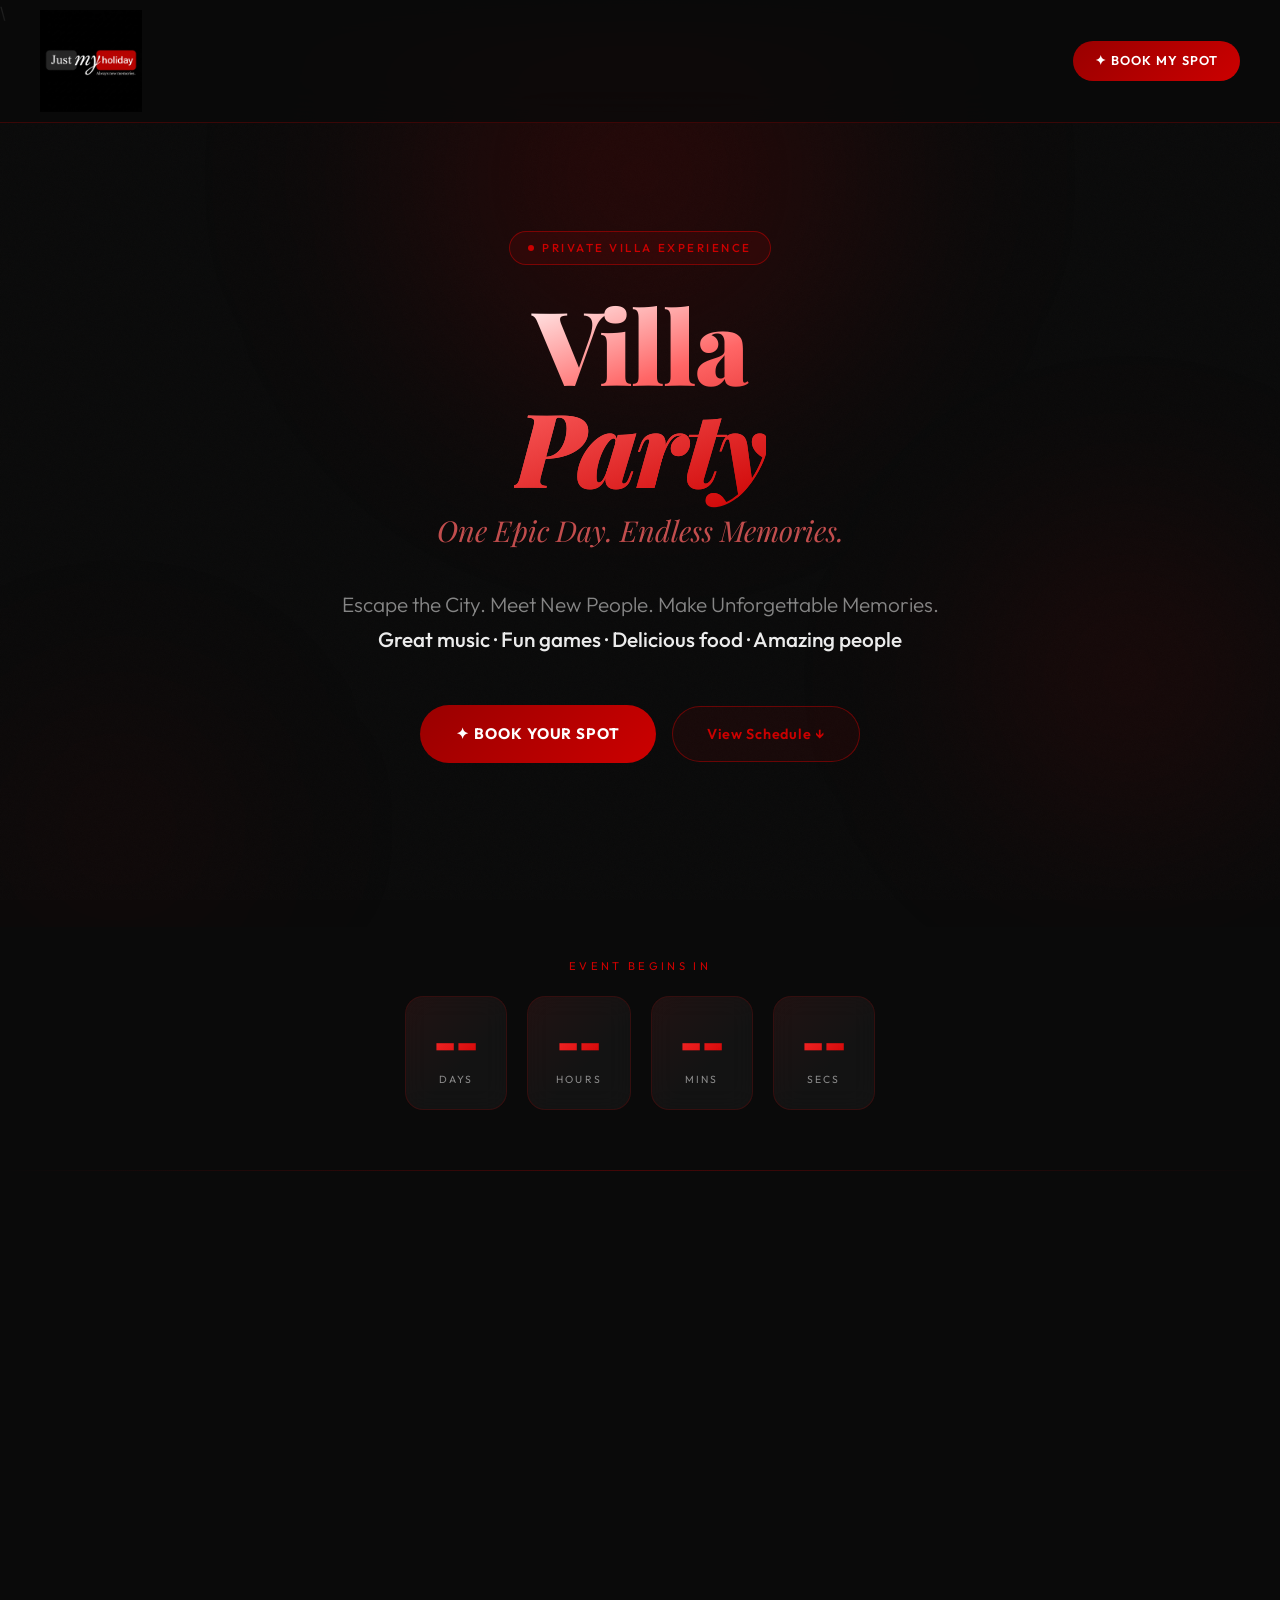
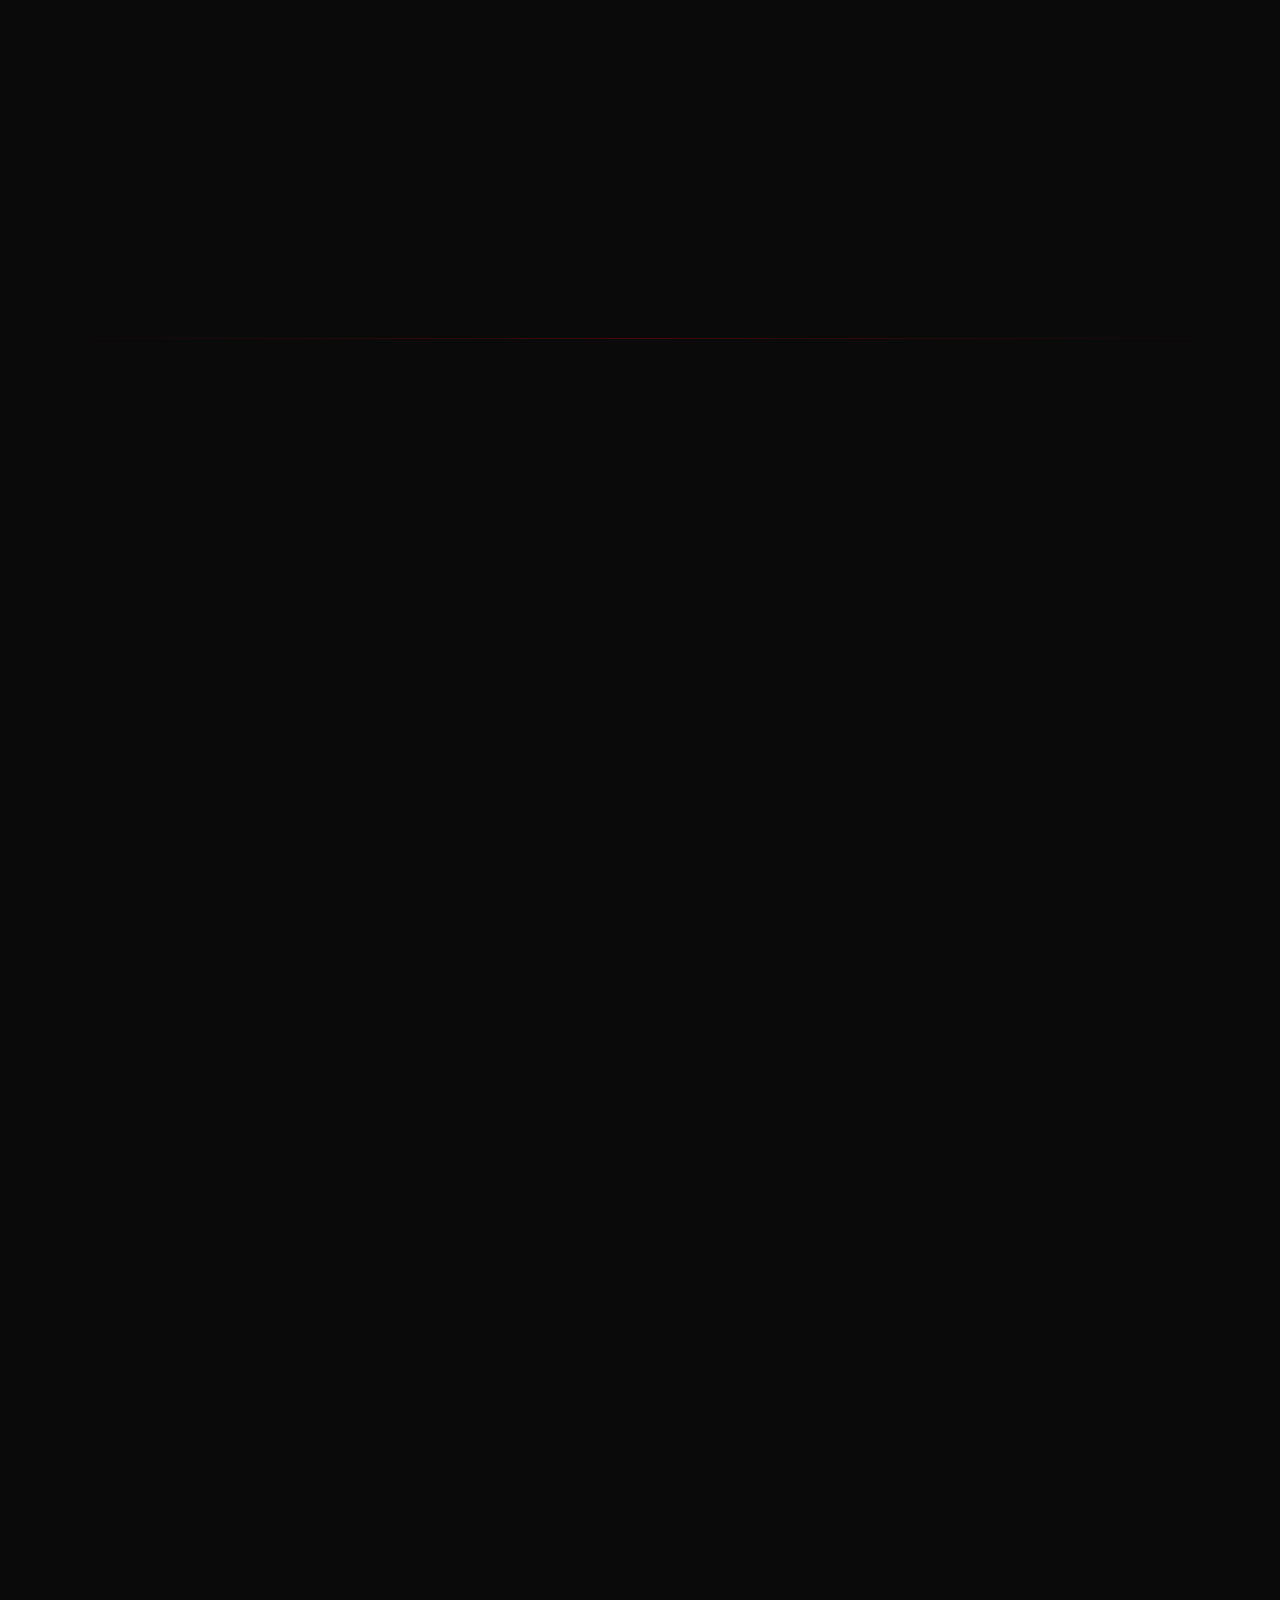
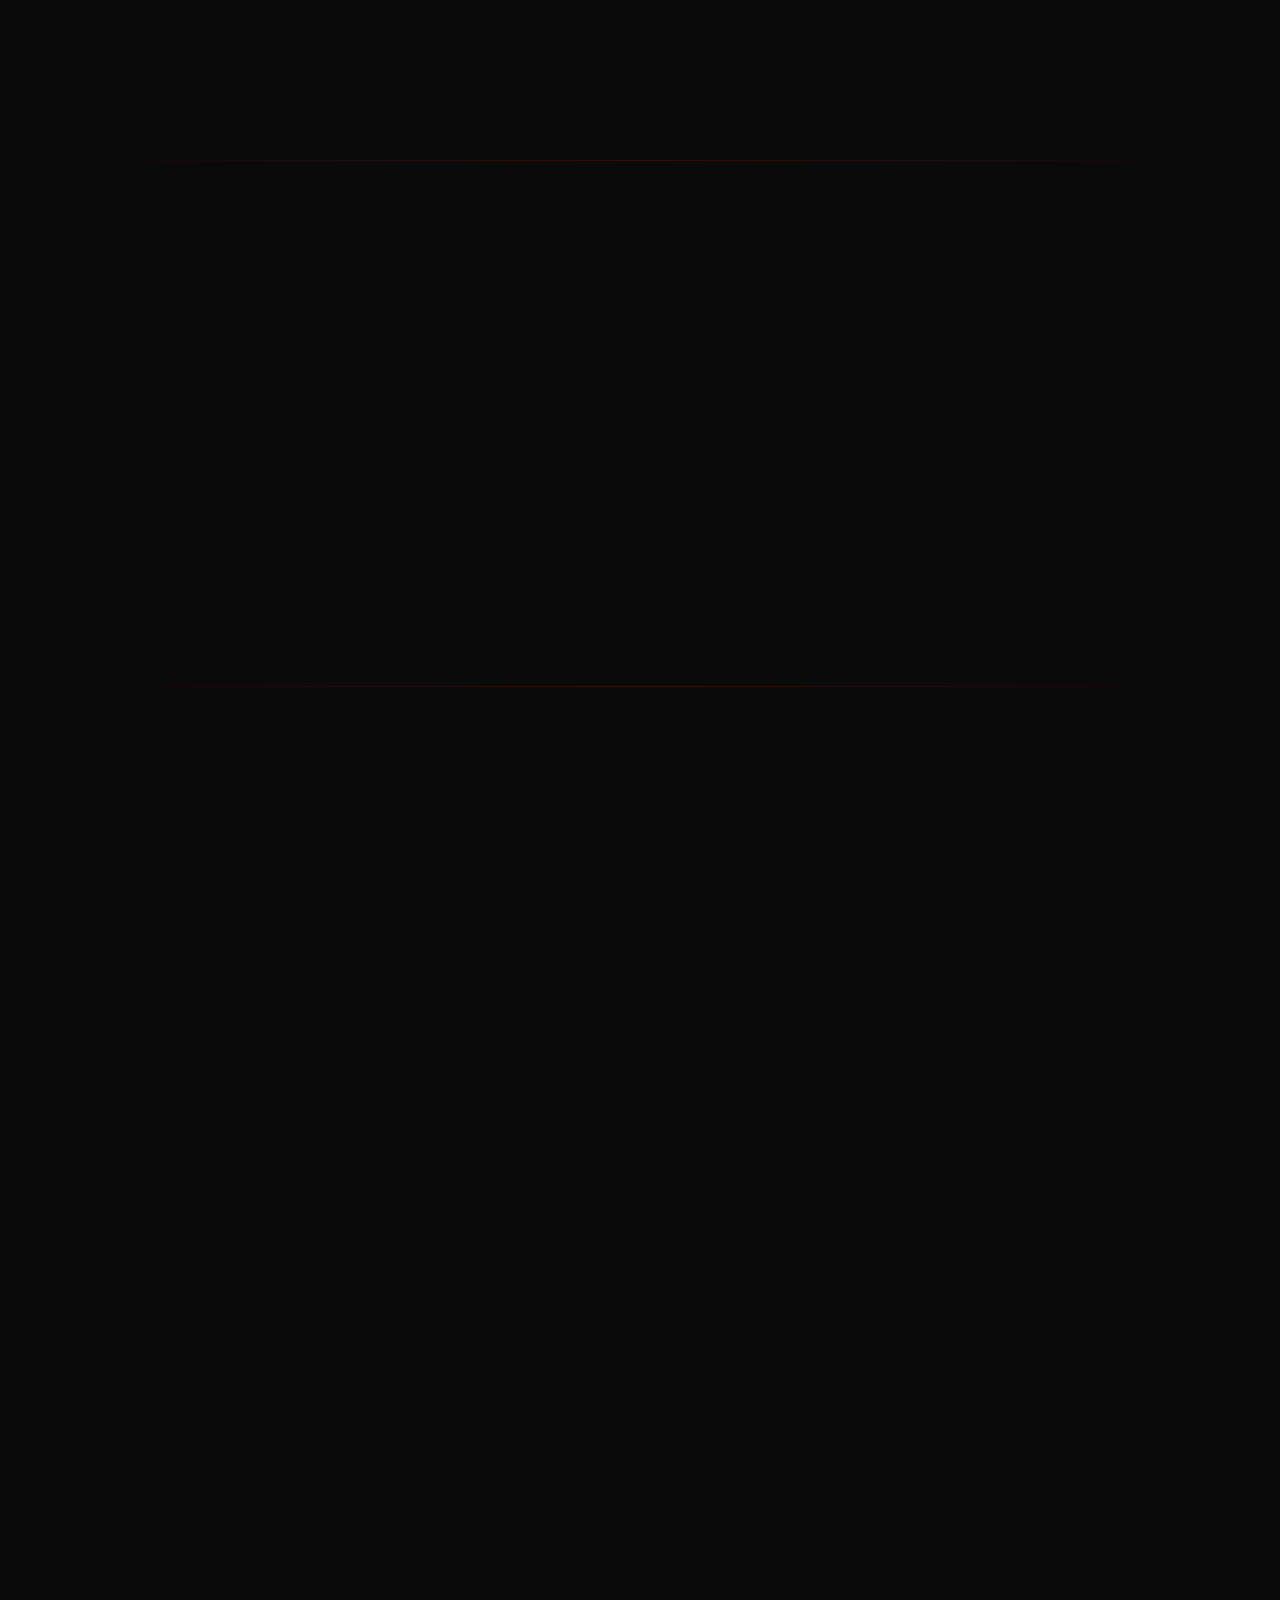
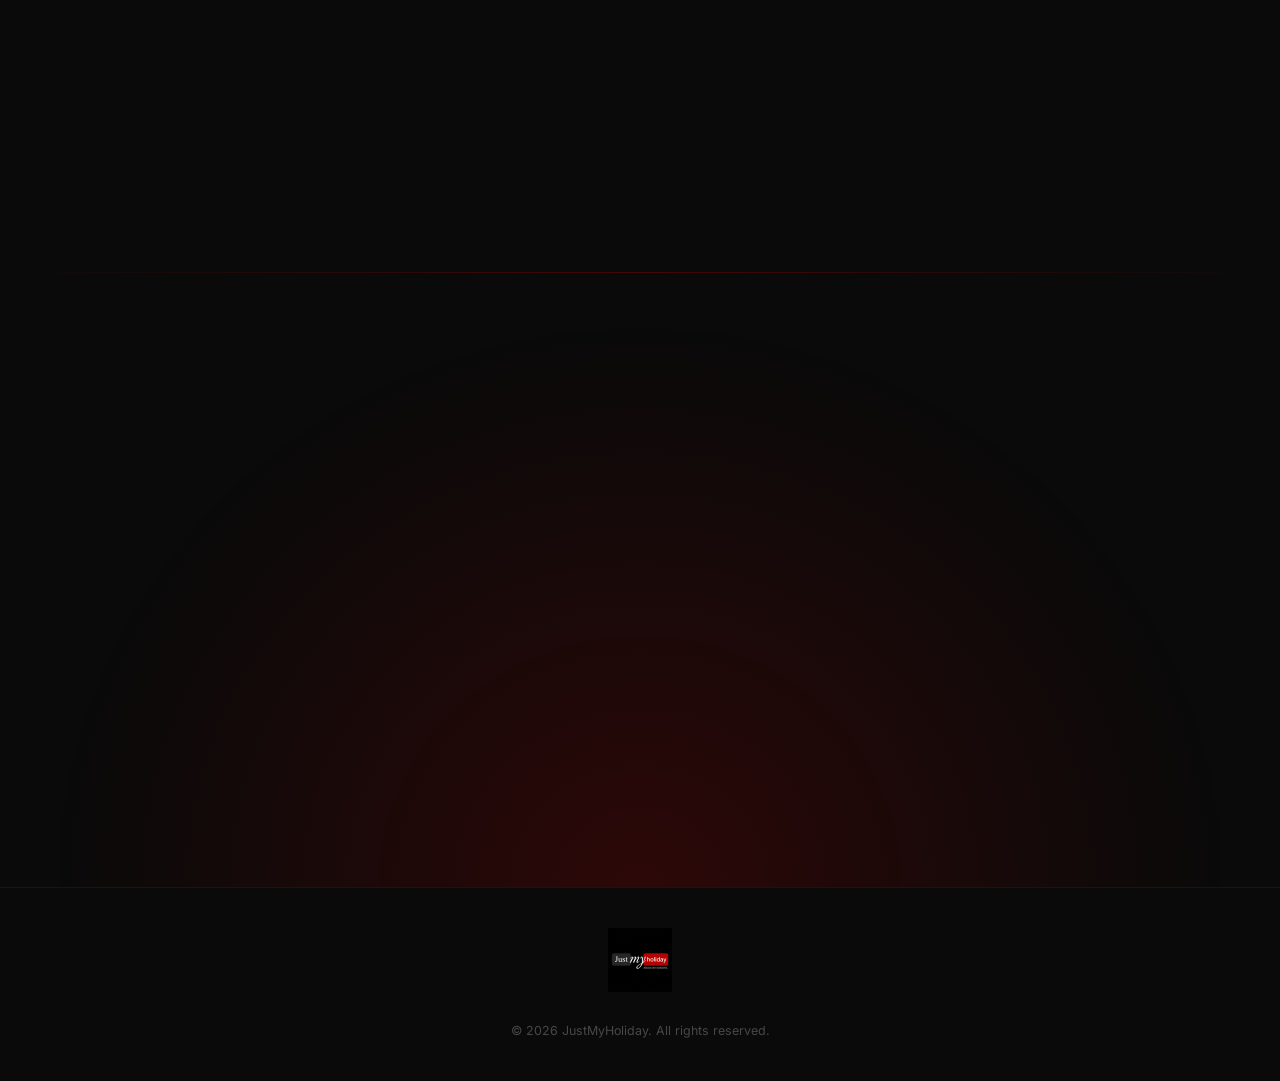
==== index.html @ 402f8c7f "fixed" ====
<!DOCTYPE html>
<html lang="en">

<head>
  <meta charset="UTF-8">
  <meta name="viewport" content="width=device-width, initial-scale=1.0">
  <meta name="description"
    content="JustMyHoliday Villa Social – Escape the City. Meet New People. Make Unforgettable Memories. Book your exclusive private villa party experience today.">
  <meta property="og:title" content="JustMyHoliday Villa Social – Private Villa Party Experience">
  <meta property="og:description"
    content="A one-day private villa experience where great music, fun games, delicious food, and amazing people come together for an unforgettable day.">
  <title>Villa Party | JustMyHoliday – Private Villa Experience</title>

  <link rel="preconnect" href="https://fonts.googleapis.com">
  <link rel="preconnect" href="https://fonts.gstatic.com" crossorigin>

  <link
    href="https://fonts.googleapis.com/css2?family=Playfair+Display:ital,wght@0,400;0,700;0,900;1,400&family=Outfit:wght@200;300;400;500;600;700;800&family=Inter:wght@300;400;500&family=Dancing+Script:wght@700&display=swap"
    rel="stylesheet">

  <link rel="stylesheet" href="style.css">\
  <link rel="stylesheet" href="script.js">
</head>

<body>

  <div id="noise"></div>
  <canvas id="particle-canvas"></canvas>
  <div id="scroll-prog"></div>

  <nav id="nav" role="navigation" aria-label="Main navigation">
    <a href="#" class="nav-brand" aria-label="Just My Holiday - Home">
      <img src="logo.png" alt="JustMyHoliday" class="nav-logo-img">
    </a>
    <a href="https://forms.gle/YM6J67FWUqcz7v2W7" target="_blank" rel="noopener" class="nav-cta" id="nav-book-btn"
      aria-label="Book your spot">&#10022; Book My Spot</a>
  </nav>

  <section id="hero" aria-labelledby="hero-title">
    <div class="hero-glow hero-glow-1"></div>
    <div class="hero-glow hero-glow-2"></div>
    <div class="hero-glow hero-glow-3"></div>

    <div class="hero-badge">
      <div class="hero-badge-dot"></div>
      Private Villa Experience
    </div>

    <h1 class="hero-title" id="hero-title">Villa<br><em
        style="font-style:italic; background: linear-gradient(160deg,#FF6666 0%,#CC0000 100%); -webkit-background-clip:text; -webkit-text-fill-color:transparent; background-clip:text;">Party</em>
    </h1>
    <p class="hero-title-sub">One Epic Day. Endless Memories.</p>

    <p class="hero-tagline">
      Escape the City. Meet New People. Make Unforgettable Memories.<br>
      <strong>Great music &middot; Fun games &middot; Delicious food &middot; Amazing people</strong>
    </p>

    <div class="hero-actions">
      <a href="https://forms.gle/YM6J67FWUqcz7v2W7" target="_blank" rel="noopener" class="btn-primary"
        id="hero-book-btn" aria-label="Book your spot now">&#10022; Book Your Spot</a>
      <a href="#schedule-section" class="btn-secondary" aria-label="View event schedule">View Schedule &darr;</a>
    </div>
  </section>

  <div id="countdown-section" aria-label="Event countdown">
    <p class="countdown-label">Event begins in</p>
    <div class="countdown-wrap">
      <div class="countdown-card">
        <div class="countdown-num" id="cd-days">--</div>
        <div class="countdown-label-unit">Days</div>
      </div>
      <div class="countdown-card">
        <div class="countdown-num" id="cd-hours">--</div>
        <div class="countdown-label-unit">Hours</div>
      </div>
      <div class="countdown-card">
        <div class="countdown-num" id="cd-mins">--</div>
        <div class="countdown-label-unit">Mins</div>
      </div>
      <div class="countdown-card">
        <div class="countdown-num" id="cd-secs">--</div>
        <div class="countdown-label-unit">Secs</div>
      </div>
    </div>
  </div>

  <div class="divider"></div>

  <section class="section" id="includes-section" aria-labelledby="includes-title">
    <div class="reveal">
      <p class="section-eyebrow">All-Inclusive Experience</p>
      <h2 class="section-title" id="includes-title">Everything&rsquo;s Waiting<br>for You</h2>
      <p class="section-desc">One ticket. One epic day. Everything you need for the ultimate villa social is already
        taken care of.</p>
    </div>

    <div class="includes-grid">
      <div class="include-card reveal reveal-delay-1">
        <span class="include-icon">&#127969;</span>
        <div class="include-name">Premium Private Villa</div>
      </div>
      <div class="include-card reveal reveal-delay-2">
        <span class="include-icon">&#127919;</span>
        <div class="include-name">Interactive Social Games &amp; Group Activities</div>
      </div>
      <div class="include-card reveal reveal-delay-3">
        <span class="include-icon">&#127911;</span>
        <div class="include-name">Live DJ &amp; Dance Floor Experience</div>
      </div>
      <div class="include-card reveal reveal-delay-1">
        <span class="include-icon">&#127869;&#65039;</span>
        <div class="include-name">Delicious Snacks &amp; Dinner Buffet</div>
      </div>
      <div class="include-card reveal reveal-delay-2">
        <span class="include-icon">&#128293;</span>
        <div class="include-name">BBQ Night Under the Stars</div>
      </div>
      <div class="include-card reveal reveal-delay-3">
        <span class="include-icon">&#128247;</span>
        <div class="include-name">Professional Photography Opportunities</div>
      </div>
      <div class="include-card reveal reveal-delay-1">
        <span class="include-icon">&#127942;</span>
        <div class="include-name">Fun Competitions &amp; Exciting Prizes</div>
      </div>
      <div class="include-card reveal reveal-delay-2">
        <span class="include-icon">&#128737;&#65039;</span>
        <div class="include-name">Safe, Well-Managed Event Environment</div>
      </div>
    </div>
  </section>

  <div class="divider"></div>

  <section class="section" id="schedule-section" aria-labelledby="schedule-title">
    <div class="reveal">
      <p class="section-eyebrow">Event Timeline</p>
      <h2 class="section-title" id="schedule-title">From Arrival to<br>Late Night BBQ</h2>
      <p class="section-desc">Tap any event to explore what&rsquo;s happening. The whole day is designed to keep you
        engaged, connected, and entertained.</p>
    </div>

    <div class="schedule-wrap reveal">
      <div class="schedule-line"></div>

      <div class="schedule-item" id="sch-1" tabindex="0" role="button" aria-expanded="false">
        <div class="schedule-dot"></div>
        <div class="schedule-card">
          <div class="schedule-time">&#127969; <span>1:00 PM</span></div>
          <div class="schedule-name">Guest Check-In</div>
          <div class="schedule-desc">Arrive at the villa, complete your check-in, receive your event wristband, explore
            the venue, and settle into the experience.</div>
        </div>
      </div>

      <div class="schedule-item" id="sch-2" tabindex="0" role="button" aria-expanded="false">
        <div class="schedule-dot"></div>
        <div class="schedule-card">
          <div class="schedule-time">&#127881; <span>2:00 PM</span></div>
          <div class="schedule-name">Grand Opening</div>
          <div class="schedule-desc">The event officially begins with music, entertainment, introductions, and exciting
            opening activities to set the mood for the day.</div>
        </div>
      </div>

      <div class="schedule-item" id="sch-3" tabindex="0" role="button" aria-expanded="false">
        <div class="schedule-dot"></div>
        <div class="schedule-card">
          <div class="schedule-time">&#127919; <span>3:00 PM &ndash; 6:30 PM</span></div>
          <div class="schedule-name">Games &amp; Social Activities</div>
          <div class="schedule-desc">Break the ice through interactive games, team challenges, and engaging activities
            designed to help everyone connect while competing for exciting prizes.</div>
        </div>
      </div>

      <div class="schedule-item" id="sch-4" tabindex="0" role="button" aria-expanded="false">
        <div class="schedule-dot"></div>
        <div class="schedule-card">
          <div class="schedule-time">&#127839; <span>5:00 PM &ndash; 6:00 PM</span></div>
          <div class="schedule-name">Snacks &amp; Refreshments</div>
          <div class="schedule-desc">Take a break and enjoy a selection of delicious snacks and refreshing beverages
            while mingling with new friends.</div>
        </div>
      </div>

      <div class="schedule-item" id="sch-5" tabindex="0" role="button" aria-expanded="false">
        <div class="schedule-dot"></div>
        <div class="schedule-card">
          <div class="schedule-time">&#127749; <span>6:30 PM</span></div>
          <div class="schedule-name">Sunset Social</div>
          <div class="schedule-desc">Relax with good music, capture beautiful sunset moments, meet new people, and enjoy
            the villa atmosphere before the party begins.</div>
        </div>
      </div>

      <div class="schedule-item" id="sch-6" tabindex="0" role="button" aria-expanded="false">
        <div class="schedule-dot"></div>
        <div class="schedule-card">
          <div class="schedule-time">&#127911; <span>7:30 PM &ndash; 10:30 PM</span></div>
          <div class="schedule-name">DJ Villa Party</div>
          <div class="schedule-desc">Dance the night away with energetic music, immersive lighting, and an unforgettable
            party experience on the dance floor.</div>
        </div>
      </div>

      <div class="schedule-item" id="sch-7" tabindex="0" role="button" aria-expanded="false">
        <div class="schedule-dot"></div>
        <div class="schedule-card">
          <div class="schedule-time">&#127869;&#65039; <span>9:00 PM &ndash; 10:30 PM</span></div>
          <div class="schedule-name">Dinner Buffet</div>
          <div class="schedule-desc">Enjoy a freshly prepared buffet featuring a variety of delicious dishes served
            throughout the evening while the party continues.</div>
        </div>
      </div>

      <div class="schedule-item" id="sch-8" tabindex="0" role="button" aria-expanded="false">
        <div class="schedule-dot"></div>
        <div class="schedule-card">
          <div class="schedule-time">&#128293; <span>11:00 PM &ndash; 12:30 AM</span></div>
          <div class="schedule-name">BBQ &amp; Chill</div>
          <div class="schedule-desc">End the night with freshly grilled BBQ, music, conversations, laughter, and relaxed
            late-night vibes under the stars.</div>
        </div>
      </div>

    </div>
  </section>

  <div class="divider"></div>

  <section class="section" id="why-section" aria-labelledby="why-title">
    <div class="reveal" style="text-align:center; margin-bottom: 48px;">
      <p class="section-eyebrow">Why You&rsquo;ll Love It</p>
      <h2 class="section-title" id="why-title">Designed to Connect,<br>Built to Impress</h2>
    </div>

    <div class="features-grid">
      <div class="feature-card reveal reveal-delay-1">
        <span class="feature-icon">&#129309;</span>
        <div class="feature-text">Meet Like-Minded People</div>
      </div>
      <div class="feature-card reveal reveal-delay-2">
        <span class="feature-icon">&#127969;</span>
        <div class="feature-text">Premium Private Villa Experience</div>
      </div>
      <div class="feature-card reveal reveal-delay-3">
        <span class="feature-icon">&#129331;</span>
        <div class="feature-text">Make New Friends &amp; Memories</div>
      </div>
      <div class="feature-card reveal reveal-delay-1">
        <span class="feature-icon">&#127882;</span>
        <div class="feature-text">Music, Food, Games &amp; Entertainment &mdash; All in One</div>
      </div>
    </div>
  </section>

  <div class="divider"></div>

  <section class="section" aria-labelledby="guidelines-title">
    <div class="reveal" style="margin-bottom: 36px;">
      <p class="section-eyebrow">Event Info</p>
      <h2 class="section-title" id="guidelines-title">Good to Know<br>Before You Arrive</h2>
    </div>

    <div class="two-col">
      <div class="info-box gold-top reveal reveal-delay-1">
        <div class="info-box-title">&#128203; Event Guidelines</div>
        <ul class="notes-list" role="list">
          <li>Government-issued ID is mandatory for entry</li>
          <li>Respect all guests and event staff</li>
          <li>Outside food and beverages are not permitted</li>
          <li>Any damage to villa property may result in penalties</li>
          <li>Guests must follow all safety instructions from organizers</li>
          <li>Event schedule may vary slightly depending on weather &amp; operational requirements</li>
        </ul>
      </div>

      <div class="info-box rose-top reveal reveal-delay-2">
        <div class="info-box-title">&#128179; Refund &amp; Cancellation Policy</div>
        <p style="font-size:0.82rem; color: var(--muted); margin-bottom: 16px; line-height:1.6;">At Just My Holiday, we
          want you to book with confidence.</p>

        <div class="refund-highlight">
          <strong style="display:block; margin-bottom:6px; color:var(--gold-light);">&#9989; 7-Day Refund
            Guarantee</strong>
          You may cancel your booking within <strong>7 days of making the payment</strong> and receive a <strong>100%
            refund</strong>, provided the event has not already taken place.
        </div>

        <div class="refund-highlight">
          <strong style="display:block; margin-bottom:6px; color:var(--gold-light);">&#128683; Event Cancellation by
            Us</strong>
          If an event is <strong>cancelled, postponed indefinitely, or discontinued</strong> by Just My Holiday for any
          reason, <strong>100% of the amount you paid will be refunded</strong> to your original payment method.
        </div>

        <div class="refund-highlight">
          <strong style="display:block; margin-bottom:6px; color:var(--gold-light);">&#9201; Refund Processing</strong>
          Approved refunds will be processed within <strong>5&#8211;7 business days</strong>, although the exact time
          may vary depending on your bank or payment provider.
        </div>

        <div class="refund-highlight" style="margin-bottom:0;">
          <strong style="display:block; margin-bottom:6px; color:var(--gold-light);">&#128222; Contact</strong>
          For any cancellation or refund-related queries, please contact our support team with your booking details.
          <ul class="contact-list" style="margin-top:12px;">
            <li><span class="contact-icon">📞</span><a href="tel:8097301839">8097301839</a></li>
            <li><span class="contact-icon">📞</span><a href="tel:9321284921">9321284921</a></li>
            <li><span class="contact-icon">✉️</span><a href="mailto:justmyholiday@gmail.com">justmyholiday@gmail.com</a>
            </li>
          </ul>
        </div>
      </div>
    </div>
  </section>

  <div class="divider"></div>

  <section id="cta-section" aria-labelledby="cta-title">
    <div class="cta-glow"></div>
    <div class="cta-inner">
      <div class="cta-badge reveal">&#9888; Limited Seats Available</div>
      <h2 class="cta-title reveal reveal-delay-1" id="cta-title">Ready for an<br>Unforgettable Experience?</h2>
      <p class="cta-sub reveal reveal-delay-2">Book your spot today and be part of an exclusive villa social where
        music, food, fun, and friendships come together.</p>
      <div class="reveal reveal-delay-3">
        <a href="https://forms.gle/YM6J67FWUqcz7v2W7" target="_blank" rel="noopener" class="btn-primary"
          id="confetti-btn" onclick="fireConfetti(this)" aria-label="Book your spot now"
          style="font-size:1.05rem; padding: 18px 48px; display:inline-flex; align-items:center; gap:10px;">
          &#10022; Book My Spot Now
        </a>
      </div>
      <div class="cta-warning reveal reveal-delay-3">
        &#128293; Early booking is <strong>highly recommended</strong>
      </div>
    </div>
  </section>

  <footer>
    <div class="footer-brand">
      <img src="logo.png" alt="JustMyHoliday" style="height:64px; width:auto; object-fit:contain; margin-bottom:12px;">
    </div>
    <p class="footer-copy">&copy; 2026 JustMyHoliday. All rights reserved.</p>
  </footer>


</body>

</html>
---- style.css ----
*,
*::before,
*::after {
    box-sizing: border-box;
    margin: 0;
    padding: 0;
}

:root {
    --gold: #CC0000;
    --gold-light: #FF3333;
    --gold-dark: #990000;
    --rose: #CC0000;
    --rose-light: #FF4444;
    --teal: #CC0000;
    --teal-dark: #990000;
    --deep: #0A0A0A;
    --surface: #141414;
    --card: rgba(255, 255, 255, 0.04);
    --card-border: rgba(204, 0, 0, 0.18);
    --muted: rgba(255, 255, 255, 0.5);
    --text: rgba(255, 255, 255, 0.92);
    --radius-lg: 18px;
    --radius-xl: 28px;
}

html {
    scroll-behavior: smooth;
}

body {
    background: var(--deep);
    color: var(--text);
    font-family: 'Inter', sans-serif;
    overflow-x: hidden;
    line-height: 1.7;
}

::-webkit-scrollbar {
    width: 4px;
}

::-webkit-scrollbar-track {
    background: var(--surface);
}

::-webkit-scrollbar-thumb {
    background: #CC0000;
    border-radius: 4px;
}

#particle-canvas {
    position: fixed;
    inset: 0;
    z-index: 0;
    pointer-events: none;
}

/* NAV */
#nav {
    position: fixed;
    top: 0;
    left: 0;
    right: 0;
    z-index: 300;
    padding: 10px 40px;
    display: flex;
    align-items: center;
    justify-content: space-between;
    background: rgba(10, 10, 10, 0.85);
    backdrop-filter: blur(20px) saturate(1.4);
    border-bottom: 1px solid rgba(204, 0, 0, 0.25);
    transition: padding 0.4s, background 0.4s;
}

#nav.compact {
    padding: 12px 40px;
}

#nav .nav-brand {
    display: inline-flex;
    align-items: center;
    text-decoration: none;
    transition: transform 0.25s ease;
    user-select: none;
    flex-shrink: 1;
    min-width: 0;
}

#nav .nav-brand:hover {
    transform: scale(1.04);
}

#nav .nav-logo-img {
    height: clamp(56px, 8vw, 120px);
    width: auto;
    display: block;
    object-fit: contain;
}

.nav-cta {
    display: inline-flex;
    align-items: center;
    gap: 8px;
    padding: 9px 22px;
    background: linear-gradient(135deg, #990000, #CC0000);
    border: none;
    border-radius: 100px;
    font-family: 'Outfit', sans-serif;
    font-weight: 600;
    font-size: 0.8rem;
    letter-spacing: 0.08em;
    text-transform: uppercase;
    color: #ffffff;
    cursor: pointer;
    text-decoration: none;
    transition: transform 0.2s, box-shadow 0.2s;
}

.nav-cta:hover {
    transform: translateY(-2px);
    box-shadow: 0 8px 28px rgba(204, 0, 0, 0.5);
}

/* SCROLL PROGRESS */
#scroll-prog {
    position: fixed;
    top: 0;
    left: 0;
    height: 2px;
    width: 0%;
    background: linear-gradient(90deg, #CC0000, #FF3333, #CC0000);
    z-index: 500;
    transition: width 0.1s linear;
}

/* HERO */
#hero {
    position: relative;
    min-height: 100vh;
    display: flex;
    flex-direction: column;
    align-items: center;
    justify-content: center;
    text-align: center;
    padding: 100px 24px 60px;
    z-index: 10;
    overflow: hidden;
}

.hero-glow {
    position: absolute;
    border-radius: 50%;
    pointer-events: none;
    filter: blur(80px);
}

.hero-glow-1 {
    width: 700px;
    height: 700px;
    background: radial-gradient(circle, rgba(204, 0, 0, 0.18) 0%, transparent 70%);
    top: -200px;
    left: 50%;
    transform: translateX(-50%);
}

.hero-glow-2 {
    width: 500px;
    height: 500px;
    background: radial-gradient(circle, rgba(204, 0, 0, 0.10) 0%, transparent 70%);
    bottom: 0;
    right: -100px;
}

.hero-glow-3 {
    width: 400px;
    height: 400px;
    background: radial-gradient(circle, rgba(153, 0, 0, 0.08) 0%, transparent 70%);
    bottom: -100px;
    left: -80px;
}

.hero-badge {
    display: inline-flex;
    align-items: center;
    gap: 8px;
    padding: 6px 18px;
    border: 1px solid rgba(204, 0, 0, 0.5);
    border-radius: 100px;
    background: rgba(204, 0, 0, 0.1);
    font-family: 'Outfit', sans-serif;
    font-size: 0.72rem;
    font-weight: 500;
    letter-spacing: 0.22em;
    text-transform: uppercase;
    color: var(--gold);
    margin-bottom: 28px;
    animation: fadeSlideDown 0.8s ease both;
}

.hero-badge-dot {
    width: 6px;
    height: 6px;
    background: var(--gold);
    border-radius: 50%;
    animation: pulse 2s ease infinite;
}

@keyframes pulse {

    0%,
    100% {
        opacity: 1;
        transform: scale(1);
    }

    50% {
        opacity: 0.5;
        transform: scale(0.75);
    }
}

.hero-title {
    font-family: 'Playfair Display', serif;
    font-weight: 900;
    font-size: clamp(2.8rem, 8vw, 6.5rem);
    line-height: 1.0;
    letter-spacing: -0.02em;
    background: linear-gradient(160deg, #ffffff 0%, #FF6666 45%, #CC0000 100%);
    -webkit-background-clip: text;
    -webkit-text-fill-color: transparent;
    background-clip: text;
    margin-bottom: 8px;
    animation: fadeSlideDown 0.9s 0.1s ease both;
}

.hero-title-sub {
    font-family: 'Playfair Display', serif;
    font-style: italic;
    font-weight: 400;
    font-size: clamp(1.1rem, 2.5vw, 1.8rem);
    color: rgba(255, 100, 100, 0.75);
    margin-bottom: 32px;
    animation: fadeSlideDown 0.9s 0.2s ease both;
}

.hero-tagline {
    font-family: 'Outfit', sans-serif;
    font-weight: 300;
    font-size: clamp(1rem, 2vw, 1.3rem);
    color: var(--muted);
    max-width: 52ch;
    line-height: 1.7;
    margin-bottom: 48px;
    animation: fadeSlideDown 0.9s 0.3s ease both;
}

.hero-tagline strong {
    color: var(--text);
    font-weight: 500;
}

.hero-actions {
    display: flex;
    align-items: center;
    gap: 16px;
    flex-wrap: wrap;
    justify-content: center;
    animation: fadeSlideDown 0.9s 0.4s ease both;
}

.btn-primary {
    display: inline-flex;
    align-items: center;
    gap: 10px;
    padding: 16px 36px;
    background: linear-gradient(135deg, #990000, #CC0000);
    border: none;
    border-radius: 100px;
    font-family: 'Outfit', sans-serif;
    font-weight: 700;
    font-size: 0.95rem;
    letter-spacing: 0.06em;
    text-transform: uppercase;
    color: #ffffff;
    cursor: pointer;
    text-decoration: none;
    transition: transform 0.2s, box-shadow 0.3s;
    position: relative;
    overflow: hidden;
}

.btn-primary:hover {
    transform: translateY(-3px);
    box-shadow: 0 16px 48px rgba(204, 0, 0, 0.5);
}

.btn-primary:active {
    transform: translateY(-1px);
}

.btn-secondary {
    display: inline-flex;
    align-items: center;
    gap: 10px;
    padding: 15px 34px;
    border: 1px solid rgba(204, 0, 0, 0.45);
    border-radius: 100px;
    background: rgba(204, 0, 0, 0.07);
    font-family: 'Outfit', sans-serif;
    font-weight: 600;
    font-size: 0.9rem;
    letter-spacing: 0.05em;
    color: var(--gold);
    cursor: pointer;
    text-decoration: none;
    transition: transform 0.2s, border-color 0.3s, background 0.3s;
}

.btn-secondary:hover {
    transform: translateY(-3px);
    border-color: rgba(204, 0, 0, 0.75);
    background: rgba(204, 0, 0, 0.14);
}

@keyframes fadeSlideDown {
    from {
        opacity: 0;
        transform: translateY(-20px);
    }

    to {
        opacity: 1;
        transform: translateY(0);
    }
}

/* COUNTDOWN */
#countdown-section {
    position: relative;
    z-index: 10;
    padding: 30px 24px 60px;
}

.countdown-label {
    text-align: center;
    font-family: 'Outfit', sans-serif;
    font-size: 0.7rem;
    letter-spacing: 0.3em;
    text-transform: uppercase;
    color: var(--gold);
    margin-bottom: 20px;
}

.countdown-wrap {
    display: flex;
    justify-content: center;
    gap: 20px;
    flex-wrap: wrap;
}

.countdown-card {
    display: flex;
    flex-direction: column;
    align-items: center;
    gap: 6px;
    padding: 20px 28px;
    background: var(--card);
    border: 1px solid var(--card-border);
    border-radius: var(--radius-lg);
    backdrop-filter: blur(12px);
    min-width: 80px;
    position: relative;
    overflow: hidden;
}

.countdown-card::before {
    content: '';
    position: absolute;
    inset: 0;
    background: linear-gradient(135deg, rgba(204, 0, 0, 0.07) 0%, transparent 60%);
    pointer-events: none;
}

.countdown-num {
    font-family: 'Outfit', sans-serif;
    font-weight: 800;
    font-size: clamp(2rem, 5vw, 3rem);
    line-height: 1;
    background: linear-gradient(135deg, var(--gold-light), var(--gold));
    -webkit-background-clip: text;
    -webkit-text-fill-color: transparent;
    background-clip: text;
}

.countdown-label-unit {
    font-family: 'Outfit', sans-serif;
    font-size: 0.65rem;
    letter-spacing: 0.2em;
    text-transform: uppercase;
    color: var(--muted);
}

/* SECTIONS */
.section {
    position: relative;
    z-index: 10;
    padding: 80px 24px;
    max-width: 1100px;
    margin: 0 auto;
}

.section-eyebrow {
    font-family: 'Outfit', sans-serif;
    font-size: 0.7rem;
    font-weight: 500;
    letter-spacing: 0.3em;
    text-transform: uppercase;
    color: var(--gold);
    margin-bottom: 12px;
}

.section-title {
    font-family: 'Playfair Display', serif;
    font-weight: 700;
    font-size: clamp(1.8rem, 4vw, 3rem);
    line-height: 1.15;
    margin-bottom: 18px;
    background: linear-gradient(135deg, #fff 60%, var(--gold-light) 100%);
    -webkit-background-clip: text;
    -webkit-text-fill-color: transparent;
    background-clip: text;
}

.section-desc {
    color: var(--muted);
    font-size: clamp(0.9rem, 1.5vw, 1.05rem);
    max-width: 56ch;
    line-height: 1.75;
    margin-bottom: 48px;
}

.divider {
    width: 100%;
    height: 1px;
    background: linear-gradient(90deg, transparent, rgba(204, 0, 0, 0.3), transparent);
    margin: 0;
}

/* INCLUDES GRID */
.includes-grid {
    display: grid;
    grid-template-columns: repeat(auto-fill, minmax(240px, 1fr));
    gap: 16px;
}

.include-card {
    background: var(--card);
    border: 1px solid var(--card-border);
    border-radius: var(--radius-lg);
    padding: 24px 20px;
    backdrop-filter: blur(10px);
    transition: transform 0.3s, border-color 0.3s, box-shadow 0.3s;
    position: relative;
    overflow: hidden;
}

.include-card::before {
    content: '';
    position: absolute;
    inset: 0;
    background: linear-gradient(135deg, rgba(204, 0, 0, 0.06) 0%, transparent 60%);
    opacity: 0;
    transition: opacity 0.3s;
}

.include-card:hover {
    transform: translateY(-5px);
    border-color: rgba(204, 0, 0, 0.4);
    box-shadow: 0 12px 40px rgba(204, 0, 0, 0.14);
}

.include-card:hover::before {
    opacity: 1;
}

.include-icon {
    font-size: 1.8rem;
    margin-bottom: 12px;
    display: block;
}

.include-name {
    font-family: 'Outfit', sans-serif;
    font-weight: 600;
    font-size: 0.95rem;
    color: var(--text);
}

/* SCHEDULE */
.schedule-wrap {
    position: relative;
    padding-left: 40px;
}

.schedule-line {
    position: absolute;
    left: 14px;
    top: 8px;
    bottom: 8px;
    width: 2px;
    background: linear-gradient(180deg, var(--gold-dark), var(--rose), var(--teal-dark));
    border-radius: 2px;
}

.schedule-item {
    position: relative;
    margin-bottom: 32px;
    cursor: pointer;
}

.schedule-item:last-child {
    margin-bottom: 0;
}

.schedule-dot {
    position: absolute;
    left: -32px;
    top: 14px;
    width: 14px;
    height: 14px;
    border-radius: 50%;
    background: var(--gold-dark);
    border: 2px solid var(--gold);
    transition: transform 0.3s, box-shadow 0.3s, background 0.3s;
    z-index: 2;
}

.schedule-item:hover .schedule-dot,
.schedule-item.active .schedule-dot {
    transform: scale(1.4);
    box-shadow: 0 0 14px var(--gold);
    background: var(--gold);
}

.schedule-card {
    background: var(--card);
    border: 1px solid var(--card-border);
    border-radius: var(--radius-lg);
    padding: 20px 24px;
    backdrop-filter: blur(10px);
    transition: border-color 0.3s, background 0.3s, transform 0.3s;
}

.schedule-item:hover .schedule-card,
.schedule-item.active .schedule-card {
    border-color: rgba(204, 0, 0, 0.45);
    background: rgba(204, 0, 0, 0.07);
    transform: translateX(4px);
}

.schedule-time {
    font-family: 'Outfit', sans-serif;
    font-weight: 700;
    font-size: 0.8rem;
    letter-spacing: 0.1em;
    color: var(--gold);
    text-transform: uppercase;
    margin-bottom: 4px;
    display: flex;
    align-items: center;
    gap: 8px;
}

.schedule-name {
    font-family: 'Outfit', sans-serif;
    font-weight: 600;
    font-size: 1.05rem;
    color: var(--text);
    margin-bottom: 0;
}

.schedule-desc {
    font-size: 0.88rem;
    color: var(--muted);
    line-height: 1.65;
    max-height: 0;
    overflow: hidden;
    transition: max-height 0.4s cubic-bezier(0.4, 0, 0.2, 1), margin-top 0.3s, opacity 0.3s;
    opacity: 0;
    margin-top: 0;
}

.schedule-item.active .schedule-desc,
.schedule-item:hover .schedule-desc {
    max-height: 120px;
    opacity: 1;
    margin-top: 8px;
}

/* FEATURES */
.features-grid {
    display: grid;
    grid-template-columns: repeat(auto-fill, minmax(220px, 1fr));
    gap: 16px;
}

.feature-card {
    background: var(--card);
    border: 1px solid var(--card-border);
    border-radius: var(--radius-lg);
    padding: 28px 22px;
    text-align: center;
    backdrop-filter: blur(10px);
    transition: transform 0.3s, border-color 0.3s, box-shadow 0.3s;
}

.feature-card:hover {
    transform: translateY(-6px);
    border-color: rgba(204, 0, 0, 0.4);
    box-shadow: 0 16px 48px rgba(204, 0, 0, 0.13);
}

.feature-icon {
    font-size: 2.2rem;
    margin-bottom: 14px;
    display: block;
}

.feature-text {
    font-family: 'Outfit', sans-serif;
    font-weight: 600;
    font-size: 0.95rem;
    color: var(--text);
    line-height: 1.45;
}

/* TWO COL */
.two-col {
    display: grid;
    grid-template-columns: 1fr 1fr;
    gap: 32px;
    align-items: start;
}

@media (max-width: 700px) {
    .two-col {
        grid-template-columns: 1fr;
    }
}

.info-box {
    background: var(--card);
    border: 1px solid var(--card-border);
    border-radius: var(--radius-xl);
    padding: 32px 28px;
    backdrop-filter: blur(12px);
    position: relative;
    overflow: hidden;
}

.info-box::before {
    content: '';
    position: absolute;
    top: -1px;
    left: 0;
    right: 0;
    height: 2px;
    border-radius: var(--radius-xl) var(--radius-xl) 0 0;
}

.info-box.gold-top::before {
    background: linear-gradient(90deg, var(--gold-dark), var(--gold-light));
}

.info-box.rose-top::before {
    background: linear-gradient(90deg, var(--rose), var(--rose-light));
}

.info-box-title {
    font-family: 'Outfit', sans-serif;
    font-weight: 700;
    font-size: 1rem;
    letter-spacing: 0.08em;
    text-transform: uppercase;
    margin-bottom: 18px;
}

.gold-top .info-box-title {
    color: var(--gold);
}

.rose-top .info-box-title {
    color: var(--rose-light);
}

.notes-list {
    list-style: none;
    padding: 0;
}

.notes-list li {
    font-size: 0.88rem;
    color: var(--muted);
    line-height: 1.65;
    padding: 8px 0;
    border-bottom: 1px solid rgba(255, 255, 255, 0.05);
    display: flex;
    align-items: flex-start;
    gap: 10px;
}

.notes-list li:last-child {
    border-bottom: none;
}

.notes-list li::before {
    content: '›';
    color: var(--gold);
    font-size: 1.1rem;
    line-height: 1.2;
    flex-shrink: 0;
}

.refund-highlight {
    background: rgba(204, 0, 0, 0.06);
    border: 1px solid rgba(204, 0, 0, 0.2);
    border-radius: 10px;
    padding: 14px 16px;
    margin-bottom: 14px;
    font-size: 0.88rem;
    color: var(--text);
    line-height: 1.65;
}

.refund-highlight strong {
    color: var(--gold-light);
}

/* CTA */
#cta-section {
    position: relative;
    z-index: 10;
    padding: 80px 24px 100px;
    text-align: center;
    overflow: hidden;
}

.cta-glow {
    position: absolute;
    inset: 0;
    background: radial-gradient(ellipse at 50% 100%, rgba(204, 0, 0, 0.18) 0%, transparent 65%);
    pointer-events: none;
}

.cta-inner {
    position: relative;
    max-width: 700px;
    margin: 0 auto;
}

.cta-badge {
    display: inline-block;
    padding: 6px 20px;
    background: rgba(204, 0, 0, 0.1);
    border: 1px solid rgba(204, 0, 0, 0.4);
    border-radius: 100px;
    font-family: 'Outfit', sans-serif;
    font-size: 0.72rem;
    font-weight: 600;
    letter-spacing: 0.18em;
    text-transform: uppercase;
    color: #FF5555;
    margin-bottom: 24px;
}

.cta-title {
    font-family: 'Playfair Display', serif;
    font-weight: 900;
    font-size: clamp(2rem, 5vw, 3.5rem);
    line-height: 1.1;
    margin-bottom: 20px;
    background: linear-gradient(135deg, #fff 50%, var(--gold-light) 100%);
    -webkit-background-clip: text;
    -webkit-text-fill-color: transparent;
    background-clip: text;
}

.cta-sub {
    color: var(--muted);
    font-size: clamp(0.9rem, 1.5vw, 1.05rem);
    max-width: 44ch;
    margin: 0 auto 40px;
    line-height: 1.7;
}

.cta-warning {
    display: inline-flex;
    align-items: center;
    gap: 8px;
    padding: 10px 22px;
    background: rgba(204, 0, 0, 0.08);
    border: 1px solid rgba(204, 0, 0, 0.3);
    border-radius: 100px;
    font-family: 'Outfit', sans-serif;
    font-size: 0.8rem;
    font-weight: 600;
    color: #FF5555;
    margin-top: 28px;
}

/* CONFETTI */
.confetti-piece {
    position: fixed;
    width: 8px;
    height: 8px;
    border-radius: 2px;
    pointer-events: none;
    z-index: 9999;
    animation: confettiFall linear forwards;
}

@keyframes confettiFall {
    0% {
        transform: translateY(0) rotate(0deg) scale(1);
        opacity: 1;
    }

    80% {
        opacity: 1;
    }

    100% {
        transform: translateY(110vh) rotate(720deg) scale(0.4);
        opacity: 0;
    }
}

/* FOOTER */
footer {
    position: relative;
    z-index: 10;
    text-align: center;
    padding: 40px 24px;
    border-top: 1px solid rgba(255, 255, 255, 0.05);
}

.footer-brand {
    display: flex;
    align-items: center;
    justify-content: center;
    gap: 0;
    margin-bottom: 16px;
    text-decoration: none;
}

.footer-copy {
    font-size: 0.78rem;
    color: rgba(255, 255, 255, 0.25);
}

/* REVEAL */
.reveal {
    opacity: 0;
    transform: translateY(32px);
    transition: opacity 0.7s cubic-bezier(0.4, 0, 0.2, 1), transform 0.7s cubic-bezier(0.4, 0, 0.2, 1);
}

.reveal.visible {
    opacity: 1;
    transform: translateY(0);
}

.reveal-delay-1 {
    transition-delay: 0.1s;
}

.reveal-delay-2 {
    transition-delay: 0.2s;
}

.reveal-delay-3 {
    transition-delay: 0.3s;
}

/* NOISE */
#noise {
    position: fixed;
    inset: 0;
    z-index: 1;
    pointer-events: none;
    opacity: 0.022;
    background-image: url("data:image/svg+xml,%3Csvg viewBox='0 0 512 512' xmlns='http://www.w3.org/2000/svg'%3E%3Cfilter id='n'%3E%3CfeTurbulence type='fractalNoise' baseFrequency='0.75' numOctaves='4' stitchTiles='stitch'/%3E%3C/filter%3E%3Crect width='100%25' height='100%25' filter='url(%23n)'/%3E%3C/svg%3E");
    background-size: 180px 180px;
}

@media (max-width: 600px) {
    #nav {
        padding: 12px 16px;
    }

    #nav.compact {
        padding: 9px 16px;
    }

    #nav .nav-brand {
        flex-shrink: 1;
        min-width: 0;
    }


    .nav-cta {
        padding: 7px 13px;
        font-size: 0.68rem;
        flex-shrink: 0;
        white-space: nowrap;
    }

    .hero-actions {
        gap: 12px;
    }

    .btn-primary,
    .btn-secondary {
        padding: 14px 26px;
        font-size: 0.85rem;
    }

    .schedule-wrap {
        padding-left: 30px;
    }

    .schedule-dot {
        left: -24px;
    }

    .section {
        padding: 60px 20px;
    }

    .countdown-card {
        padding: 16px 18px;
        min-width: 70px;
    }
}

/* Contact info styling */
.contact-list {
    list-style: none;
    padding: 0;
    margin-top: 10px;
}

.contact-list li {
    display: flex;
    align-items: center;
    gap: 10px;
    font-size: 0.9rem;
    color: var(--text);
    padding: 8px 0;
    border-bottom: 1px solid rgba(255, 255, 255, 0.05);
}

.contact-list li:last-child {
    border-bottom: none;
}

.contact-list a {
    color: var(--gold-light);
    text-decoration: none;
    transition: opacity 0.2s;
}

.contact-list a:hover {
    opacity: 0.8;
    text-decoration: underline;
}

.contact-icon {
    font-size: 1rem;
    flex-shrink: 0;
}
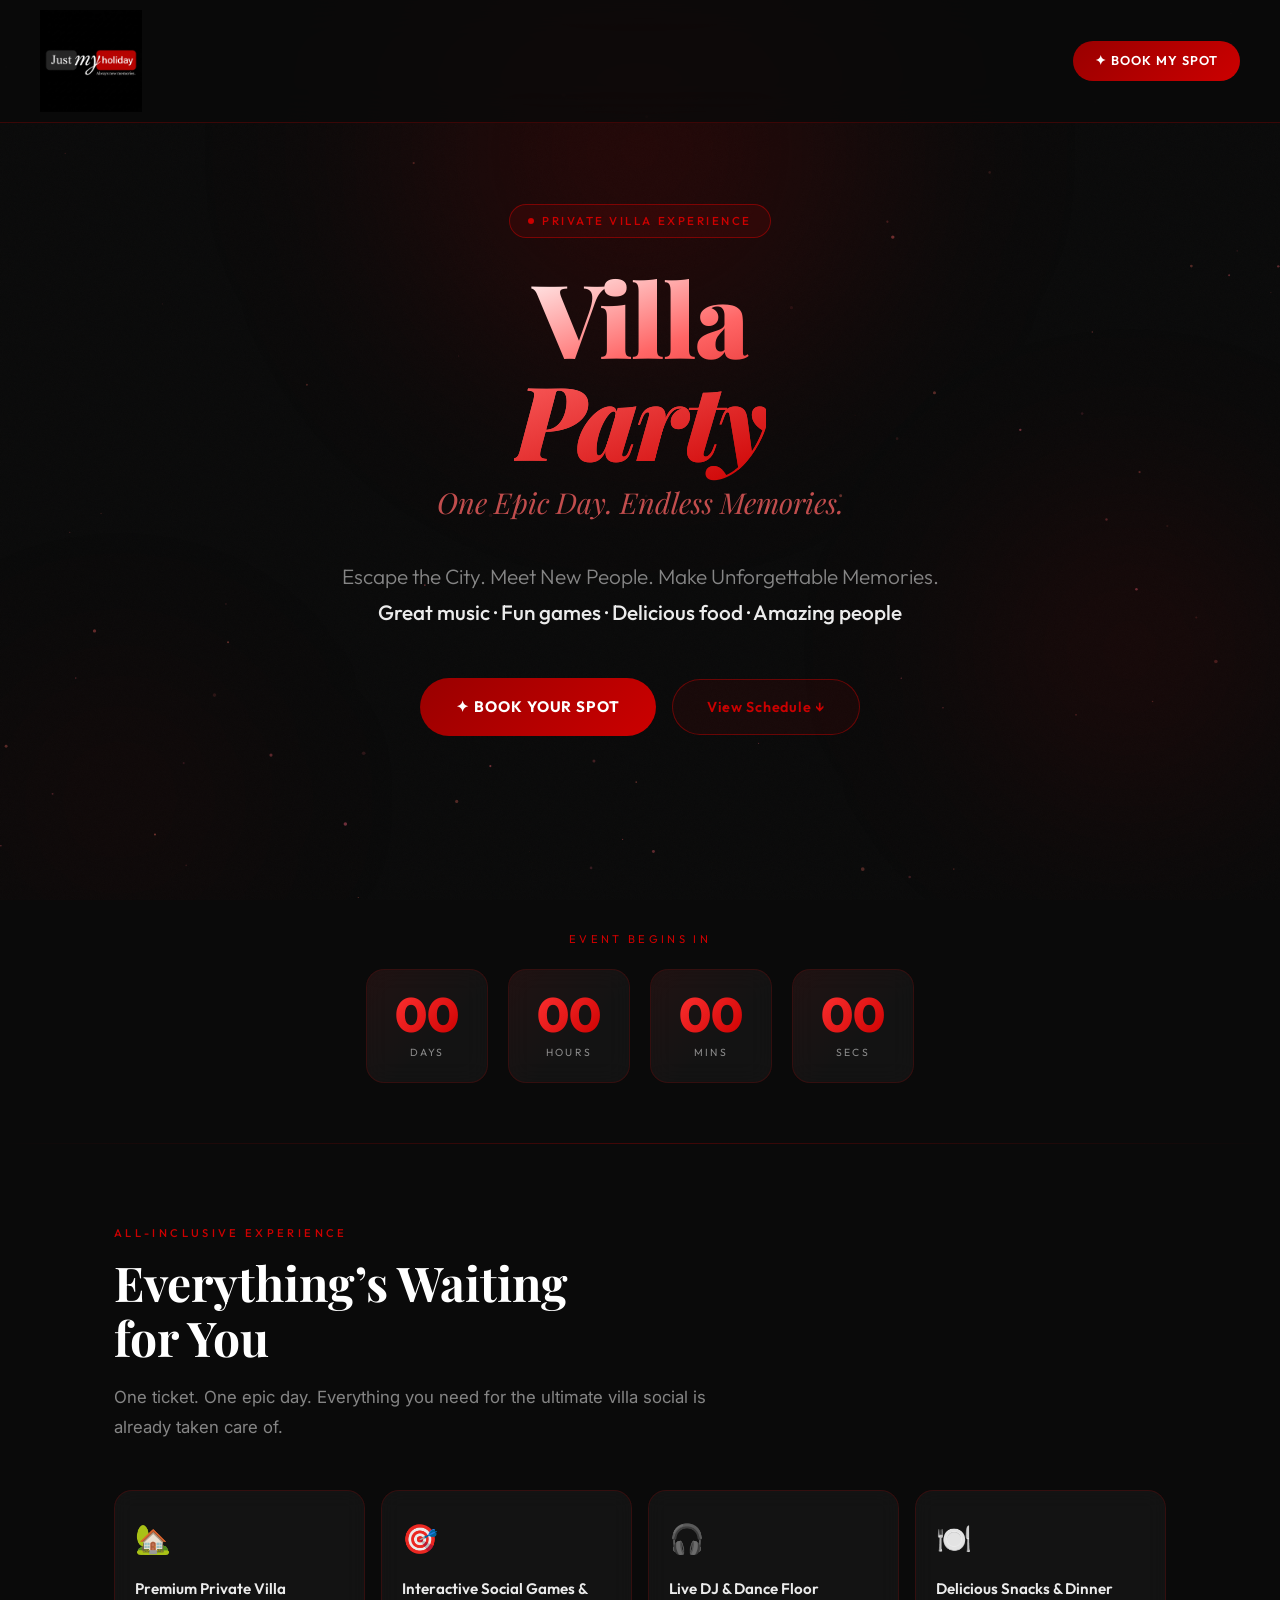
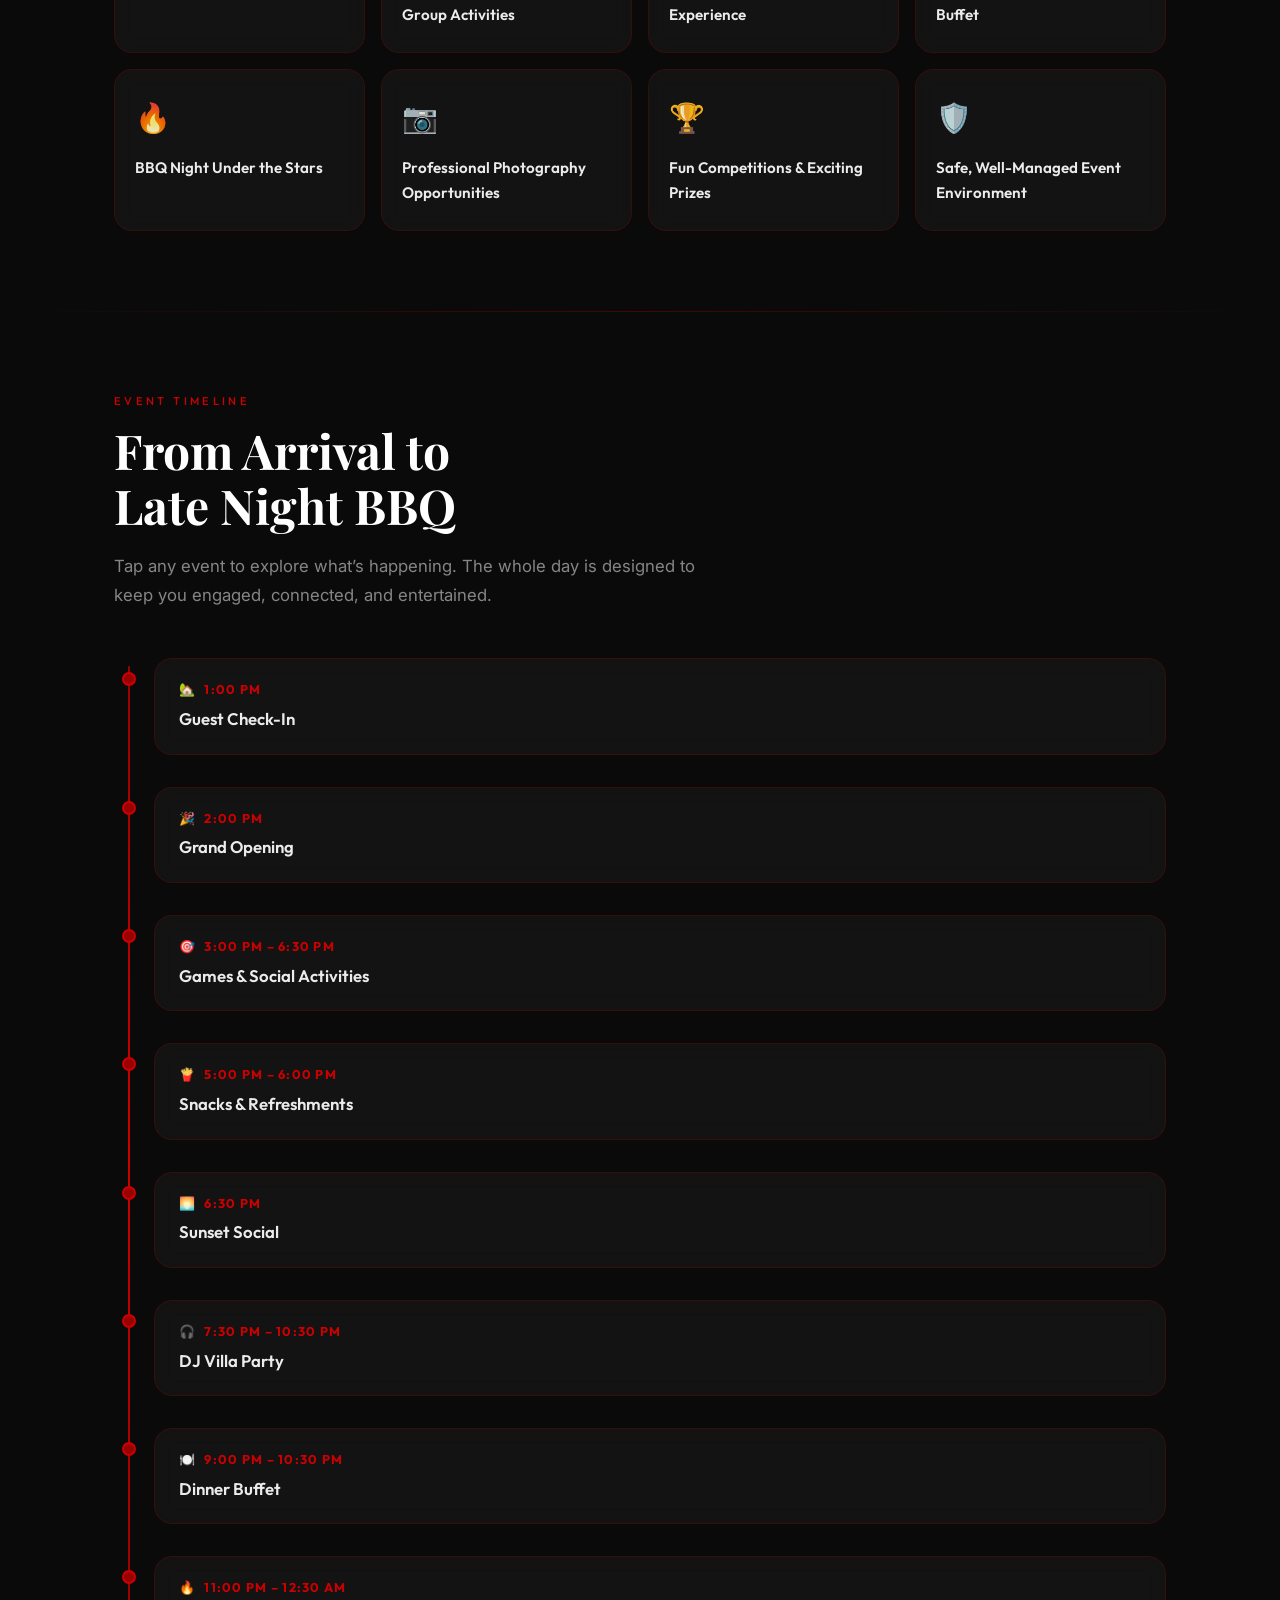
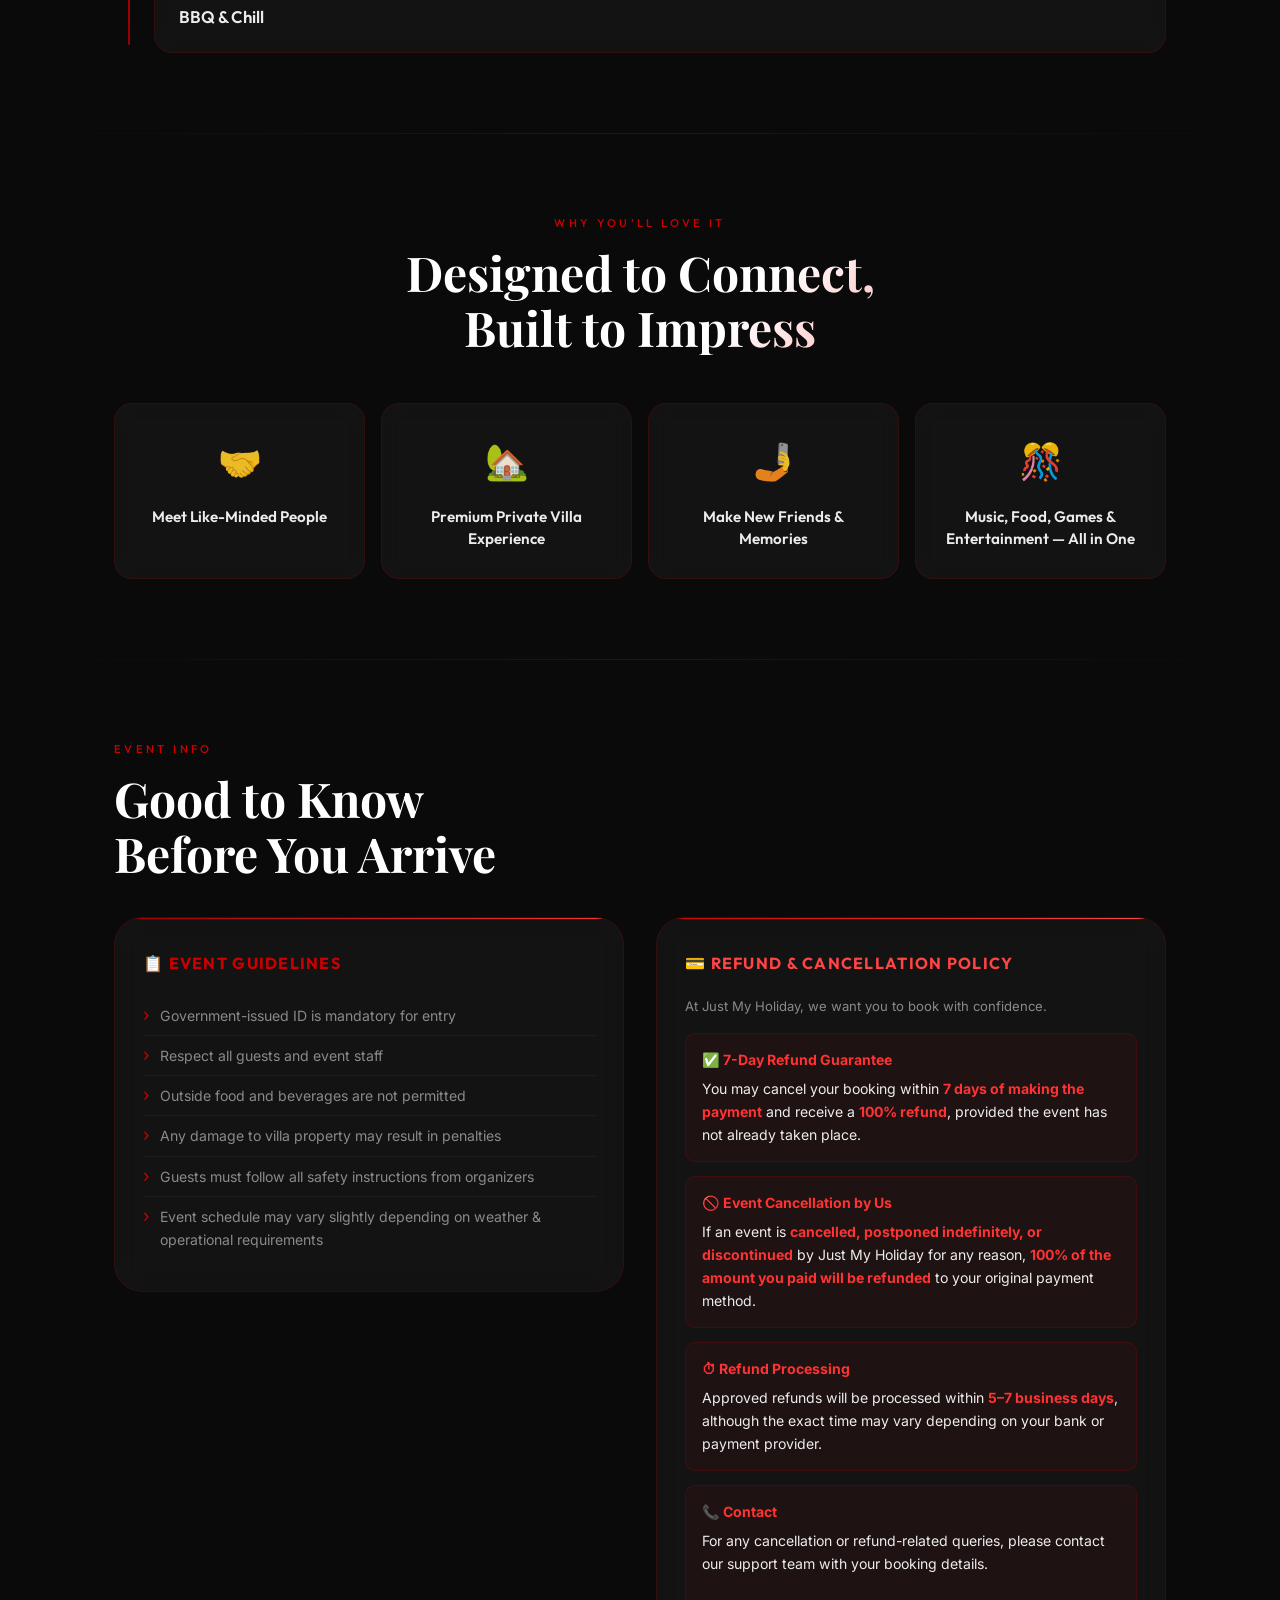
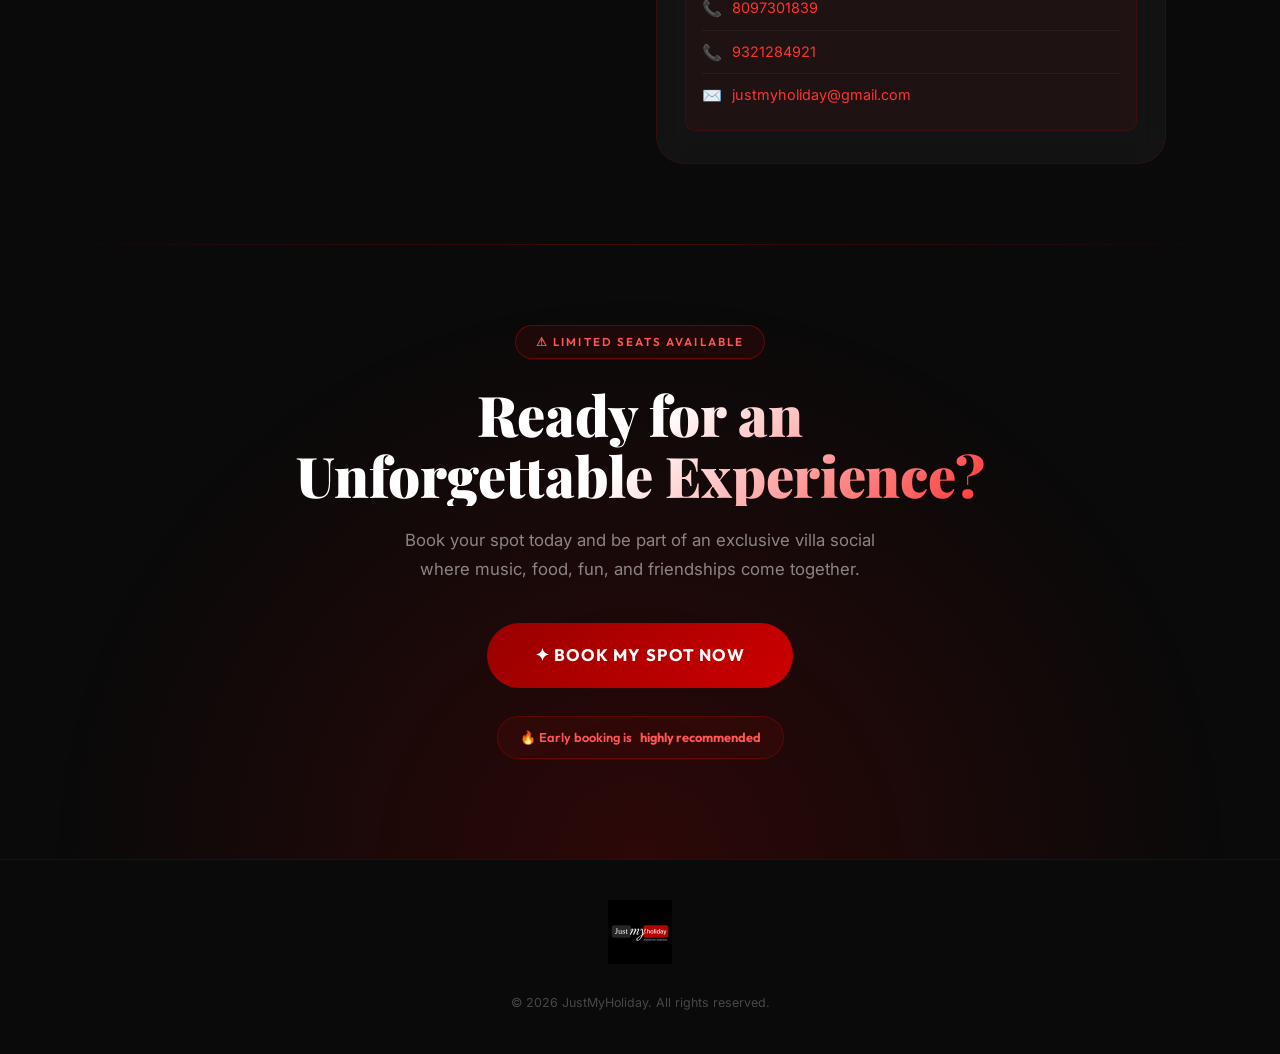
==== commit 35f6b527: "fixed" ====
--- a/index.html
+++ b/index.html
@@ -18,8 +18,7 @@
     href="https://fonts.googleapis.com/css2?family=Playfair+Display:ital,wght@0,400;0,700;0,900;1,400&family=Outfit:wght@200;300;400;500;600;700;800&family=Inter:wght@300;400;500&family=Dancing+Script:wght@700&display=swap"
     rel="stylesheet">
 
-  <link rel="stylesheet" href="style.css">\
-  <link rel="stylesheet" href="script.js">
+  <link rel="stylesheet" href="style.css">
 </head>
 
 <body>
@@ -345,6 +344,7 @@
   </footer>
 
 
+  <script src="script.js"></script>
 </body>
 
 </html>
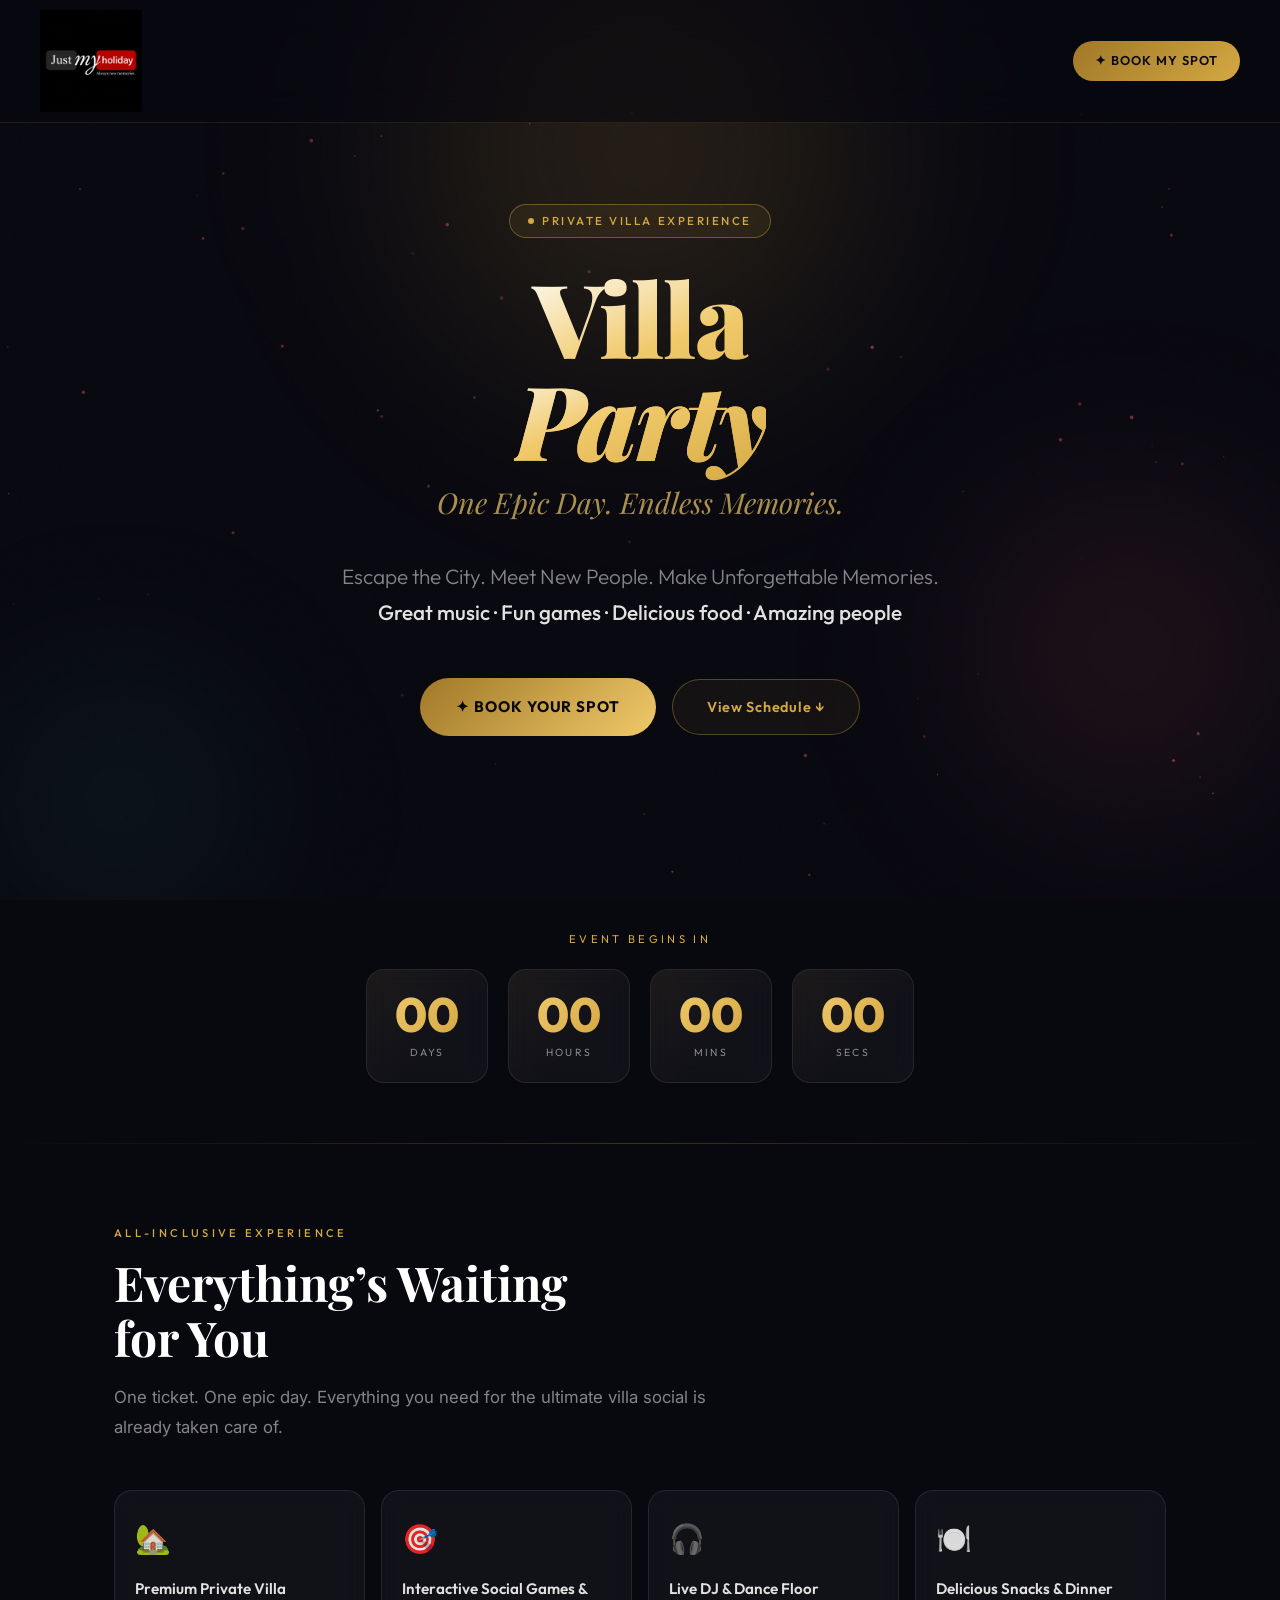
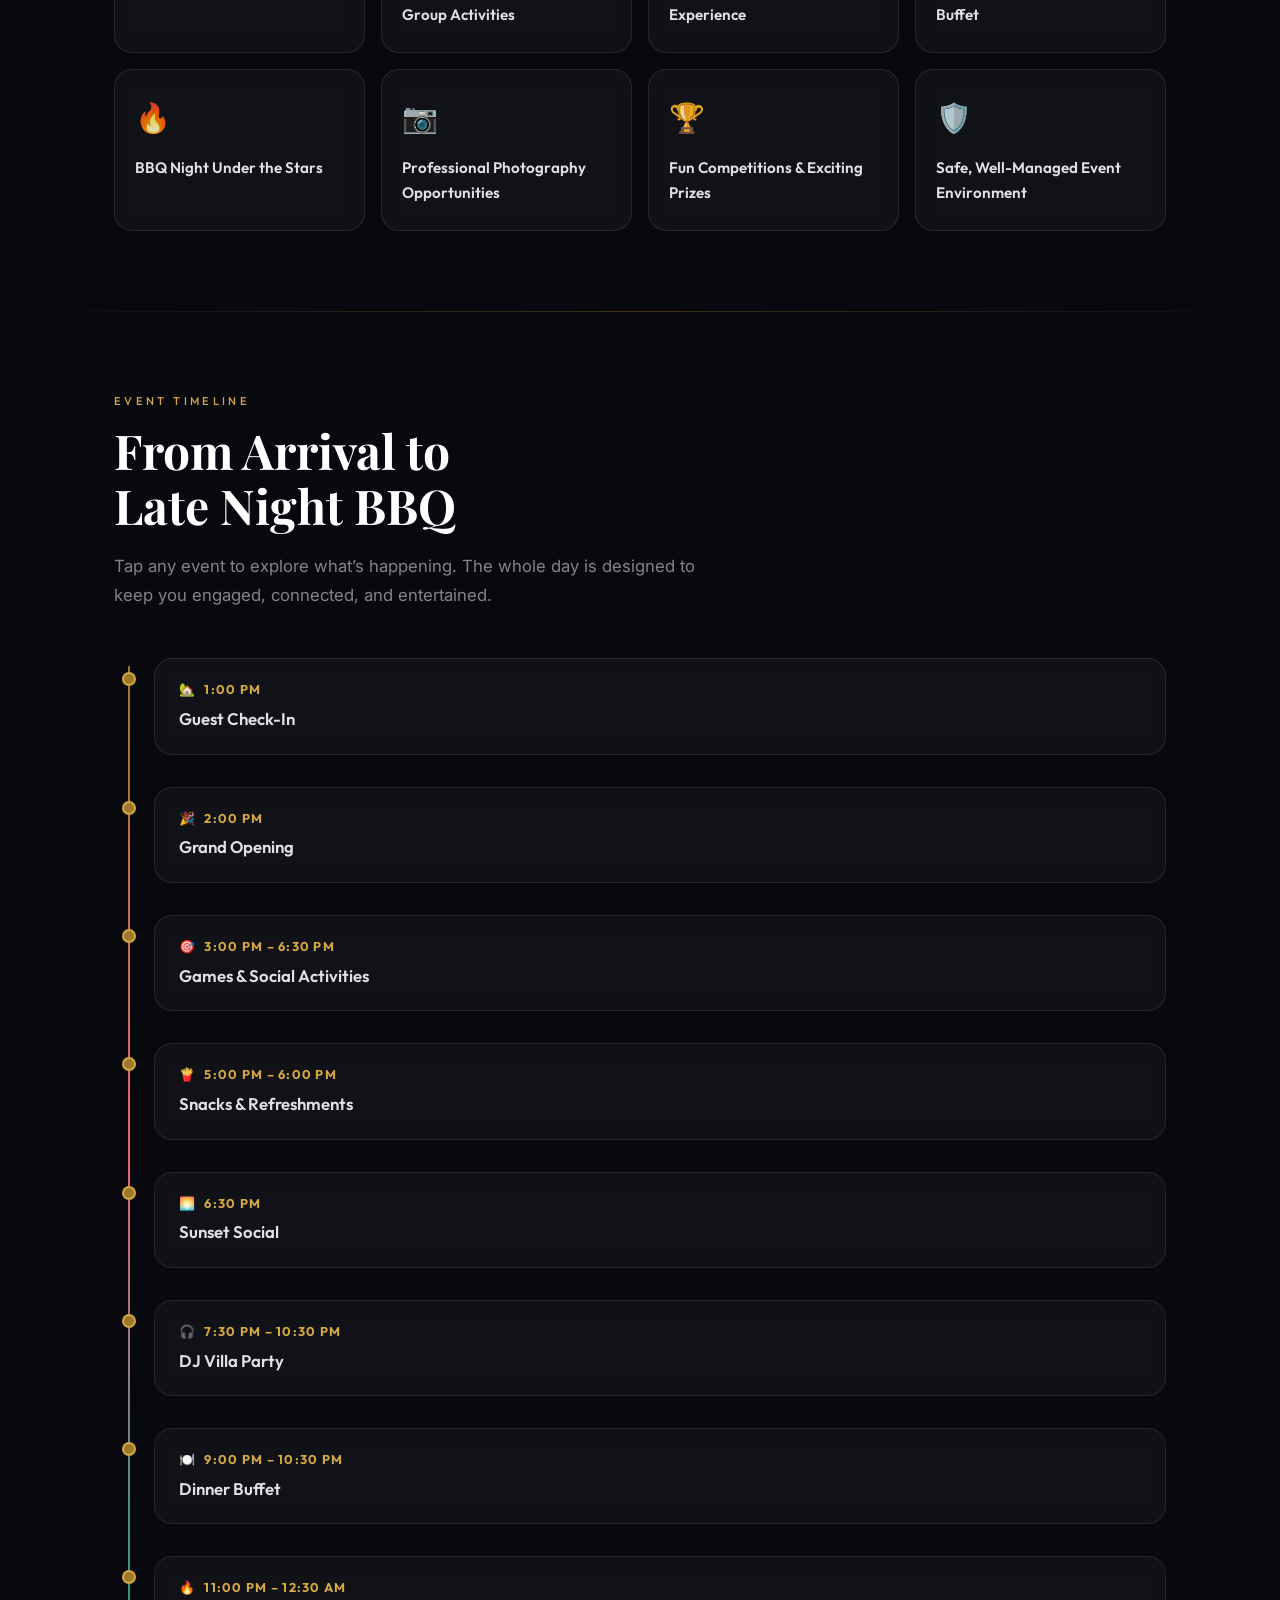
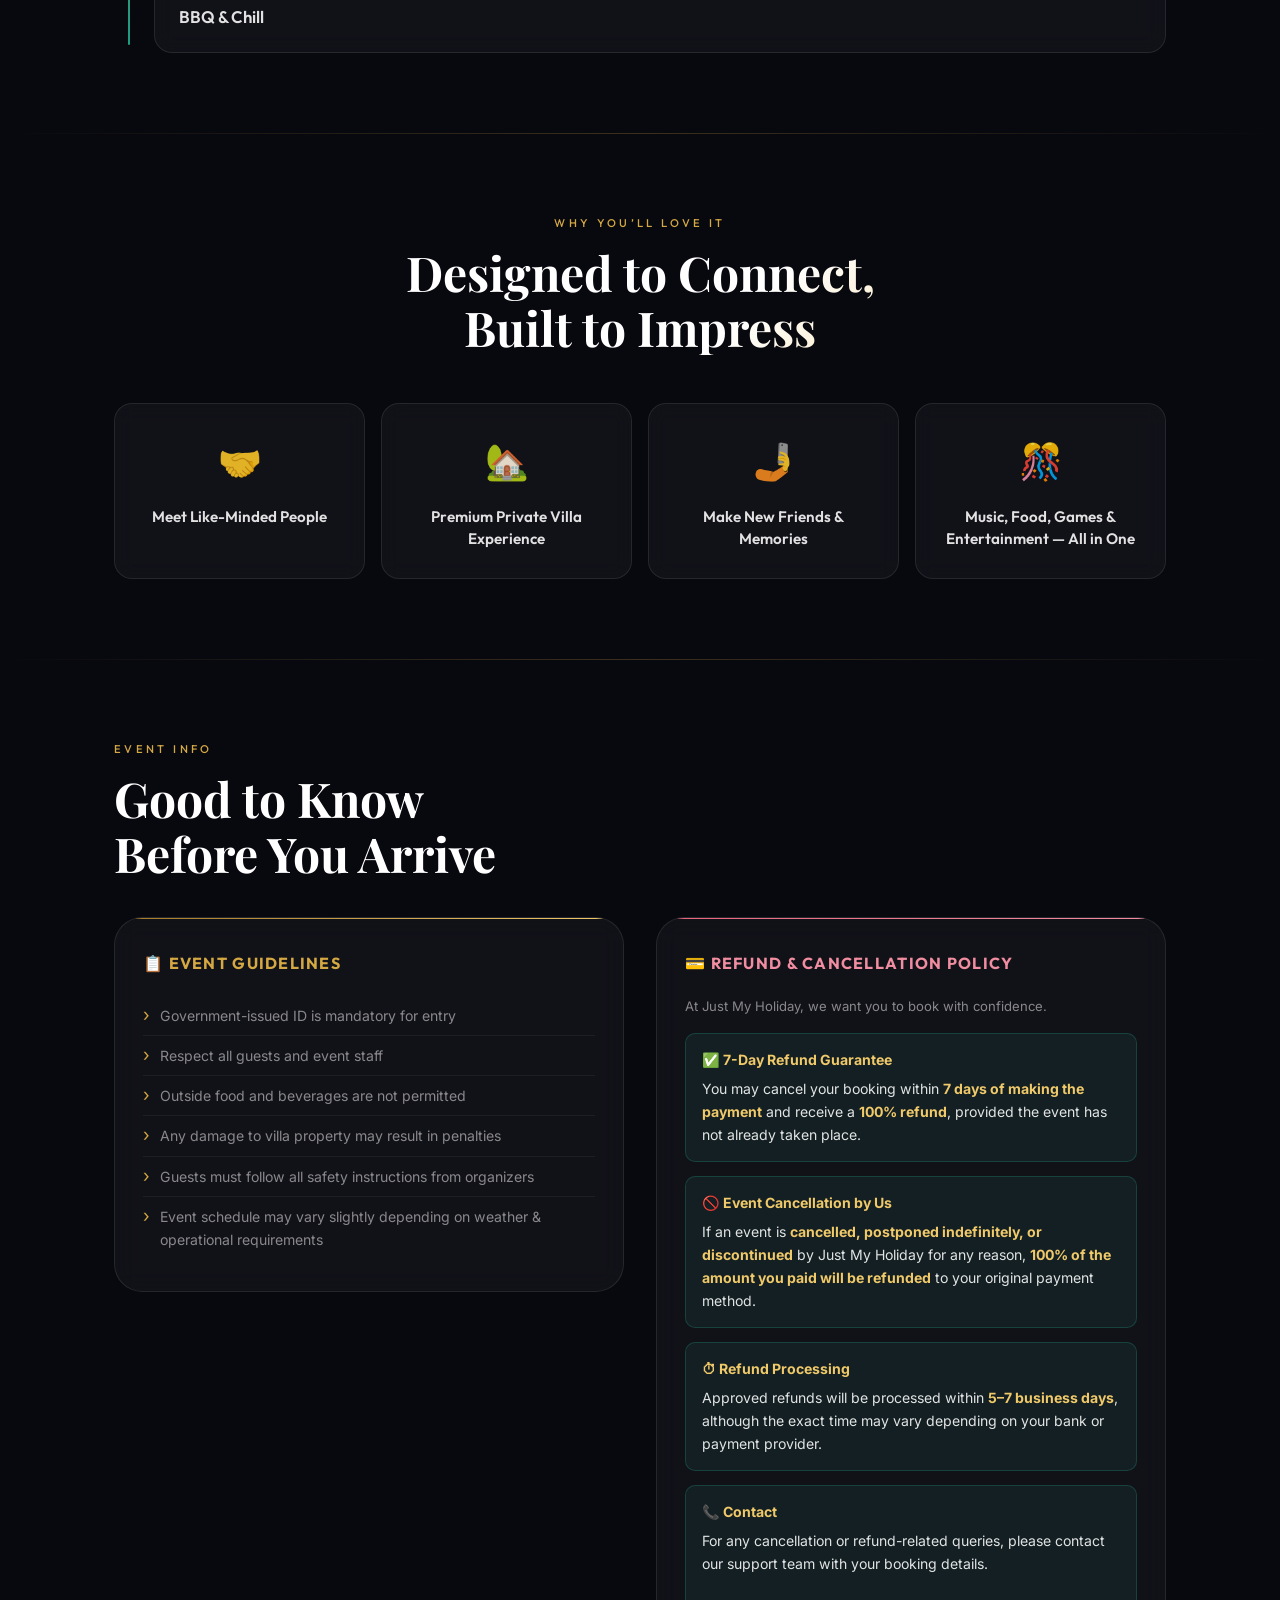
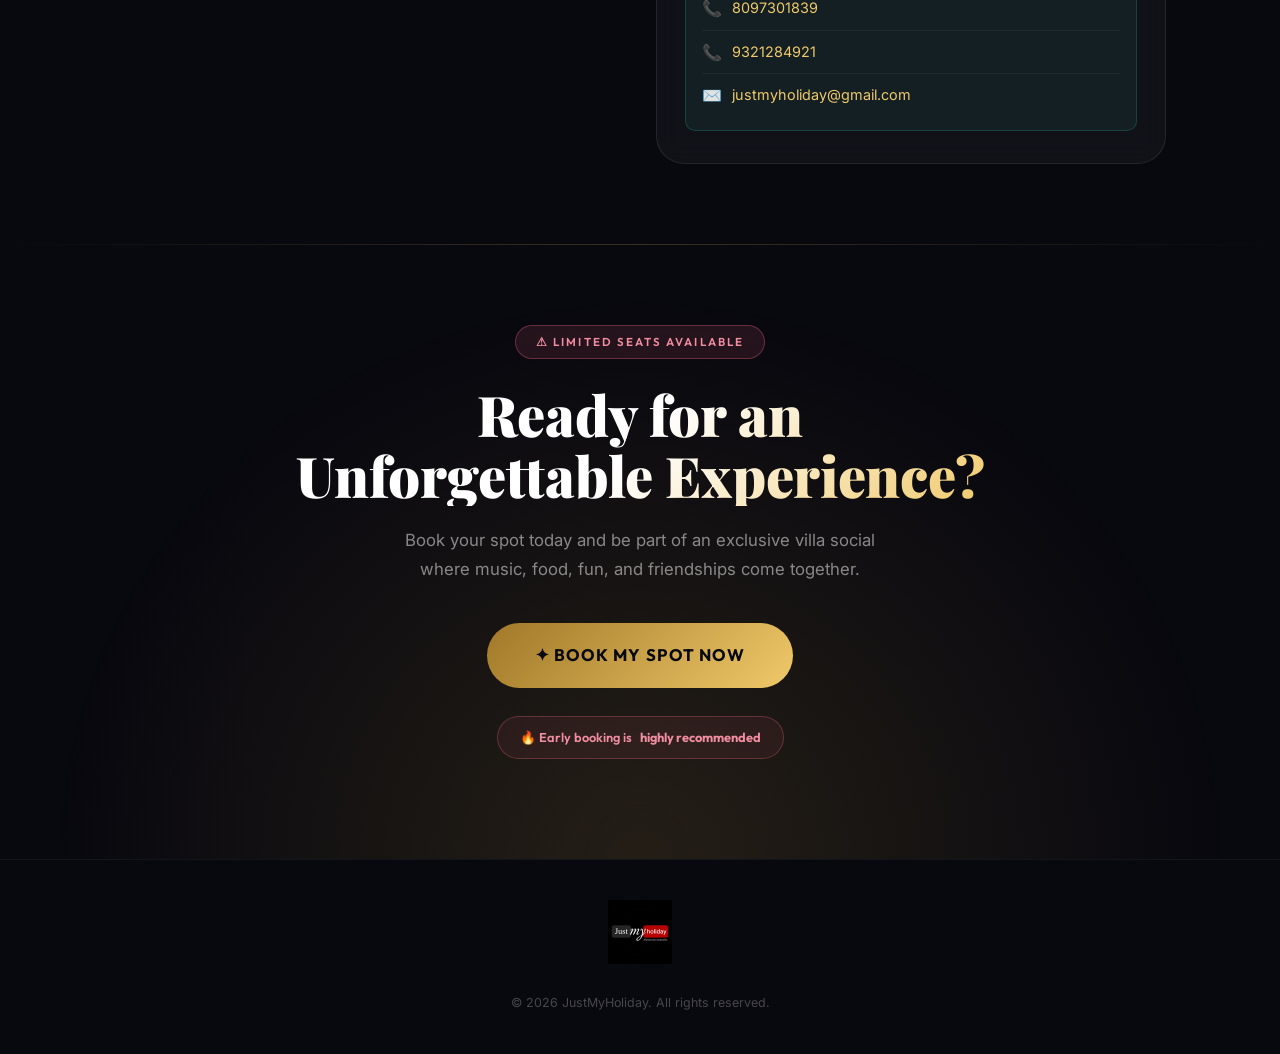
==== commit 2c3d1d90: "Color Palette" ====
--- a/index.html
+++ b/index.html
@@ -46,7 +46,7 @@
     </div>
 
     <h1 class="hero-title" id="hero-title">Villa<br><em
-        style="font-style:italic; background: linear-gradient(160deg,#FF6666 0%,#CC0000 100%); -webkit-background-clip:text; -webkit-text-fill-color:transparent; background-clip:text;">Party</em>
+        style="font-style:italic; background: linear-gradient(160deg,#fff 0%,#F0C96A 45%,#D4A843 100%); -webkit-background-clip:text; -webkit-text-fill-color:transparent; background-clip:text;">Party</em>
     </h1>
     <p class="hero-title-sub">One Epic Day. Endless Memories.</p>
 
--- a/style.css
+++ b/style.css
@@ -7,19 +7,19 @@
 }
 
 :root {
-    --gold: #CC0000;
-    --gold-light: #FF3333;
-    --gold-dark: #990000;
-    --rose: #CC0000;
-    --rose-light: #FF4444;
-    --teal: #CC0000;
-    --teal-dark: #990000;
-    --deep: #0A0A0A;
-    --surface: #141414;
+    --gold: #D4A843;
+    --gold-light: #F0C96A;
+    --gold-dark: #A07828;
+    --rose: #E8637A;
+    --rose-light: #F08DA0;
+    --teal: #2ECFA8;
+    --teal-dark: #1A9E80;
+    --deep: #08080F;
+    --surface: #0F0F1C;
     --card: rgba(255, 255, 255, 0.04);
-    --card-border: rgba(204, 0, 0, 0.18);
+    --card-border: rgba(255, 255, 255, 0.09);
     --muted: rgba(255, 255, 255, 0.5);
-    --text: rgba(255, 255, 255, 0.92);
+    --text: rgba(255, 255, 255, 0.88);
     --radius-lg: 18px;
     --radius-xl: 28px;
 }
@@ -45,7 +45,7 @@
 }
 
 ::-webkit-scrollbar-thumb {
-    background: #CC0000;
+    background: var(--gold-dark);
     border-radius: 4px;
 }
 
@@ -67,9 +67,9 @@
     display: flex;
     align-items: center;
     justify-content: space-between;
-    background: rgba(10, 10, 10, 0.85);
+    background: rgba(8, 8, 15, 0.6);
     backdrop-filter: blur(20px) saturate(1.4);
-    border-bottom: 1px solid rgba(204, 0, 0, 0.25);
+    border-bottom: 1px solid rgba(212, 168, 67, 0.12);
     transition: padding 0.4s, background 0.4s;
 }
 
@@ -103,7 +103,7 @@
     align-items: center;
     gap: 8px;
     padding: 9px 22px;
-    background: linear-gradient(135deg, #990000, #CC0000);
+    background: linear-gradient(135deg, var(--gold-dark), var(--gold));
     border: none;
     border-radius: 100px;
     font-family: 'Outfit', sans-serif;
@@ -111,7 +111,7 @@
     font-size: 0.8rem;
     letter-spacing: 0.08em;
     text-transform: uppercase;
-    color: #ffffff;
+    color: #0a0a15;
     cursor: pointer;
     text-decoration: none;
     transition: transform 0.2s, box-shadow 0.2s;
@@ -119,7 +119,7 @@
 
 .nav-cta:hover {
     transform: translateY(-2px);
-    box-shadow: 0 8px 28px rgba(204, 0, 0, 0.5);
+    box-shadow: 0 8px 28px rgba(212, 168, 67, 0.4);
 }
 
 /* SCROLL PROGRESS */
@@ -129,7 +129,7 @@
     left: 0;
     height: 2px;
     width: 0%;
-    background: linear-gradient(90deg, #CC0000, #FF3333, #CC0000);
+    background: linear-gradient(90deg, var(--gold), var(--rose), var(--teal));
     z-index: 500;
     transition: width 0.1s linear;
 }
@@ -158,7 +158,7 @@
 .hero-glow-1 {
     width: 700px;
     height: 700px;
-    background: radial-gradient(circle, rgba(204, 0, 0, 0.18) 0%, transparent 70%);
+    background: radial-gradient(circle, rgba(212, 168, 67, 0.18) 0%, transparent 70%);
     top: -200px;
     left: 50%;
     transform: translateX(-50%);
@@ -167,7 +167,7 @@
 .hero-glow-2 {
     width: 500px;
     height: 500px;
-    background: radial-gradient(circle, rgba(204, 0, 0, 0.10) 0%, transparent 70%);
+    background: radial-gradient(circle, rgba(232, 99, 122, 0.13) 0%, transparent 70%);
     bottom: 0;
     right: -100px;
 }
@@ -175,7 +175,7 @@
 .hero-glow-3 {
     width: 400px;
     height: 400px;
-    background: radial-gradient(circle, rgba(153, 0, 0, 0.08) 0%, transparent 70%);
+    background: radial-gradient(circle, rgba(46, 207, 168, 0.10) 0%, transparent 70%);
     bottom: -100px;
     left: -80px;
 }
@@ -185,9 +185,9 @@
     align-items: center;
     gap: 8px;
     padding: 6px 18px;
-    border: 1px solid rgba(204, 0, 0, 0.5);
+    border: 1px solid rgba(212, 168, 67, 0.4);
     border-radius: 100px;
-    background: rgba(204, 0, 0, 0.1);
+    background: rgba(212, 168, 67, 0.08);
     font-family: 'Outfit', sans-serif;
     font-size: 0.72rem;
     font-weight: 500;
@@ -226,7 +226,7 @@
     font-size: clamp(2.8rem, 8vw, 6.5rem);
     line-height: 1.0;
     letter-spacing: -0.02em;
-    background: linear-gradient(160deg, #ffffff 0%, #FF6666 45%, #CC0000 100%);
+    background: linear-gradient(160deg, #fff 0%, var(--gold-light) 45%, var(--gold) 100%);
     -webkit-background-clip: text;
     -webkit-text-fill-color: transparent;
     background-clip: text;
@@ -239,7 +239,7 @@
     font-style: italic;
     font-weight: 400;
     font-size: clamp(1.1rem, 2.5vw, 1.8rem);
-    color: rgba(255, 100, 100, 0.75);
+    color: rgba(240, 201, 106, 0.7);
     margin-bottom: 32px;
     animation: fadeSlideDown 0.9s 0.2s ease both;
 }
@@ -274,7 +274,7 @@
     align-items: center;
     gap: 10px;
     padding: 16px 36px;
-    background: linear-gradient(135deg, #990000, #CC0000);
+    background: linear-gradient(135deg, var(--gold-dark), var(--gold-light));
     border: none;
     border-radius: 100px;
     font-family: 'Outfit', sans-serif;
@@ -282,7 +282,7 @@
     font-size: 0.95rem;
     letter-spacing: 0.06em;
     text-transform: uppercase;
-    color: #ffffff;
+    color: #08080F;
     cursor: pointer;
     text-decoration: none;
     transition: transform 0.2s, box-shadow 0.3s;
@@ -292,7 +292,7 @@
 
 .btn-primary:hover {
     transform: translateY(-3px);
-    box-shadow: 0 16px 48px rgba(204, 0, 0, 0.5);
+    box-shadow: 0 16px 48px rgba(212, 168, 67, 0.45);
 }
 
 .btn-primary:active {
@@ -304,9 +304,9 @@
     align-items: center;
     gap: 10px;
     padding: 15px 34px;
-    border: 1px solid rgba(204, 0, 0, 0.45);
+    border: 1px solid rgba(212, 168, 67, 0.35);
     border-radius: 100px;
-    background: rgba(204, 0, 0, 0.07);
+    background: rgba(212, 168, 67, 0.06);
     font-family: 'Outfit', sans-serif;
     font-weight: 600;
     font-size: 0.9rem;
@@ -319,8 +319,8 @@
 
 .btn-secondary:hover {
     transform: translateY(-3px);
-    border-color: rgba(204, 0, 0, 0.75);
-    background: rgba(204, 0, 0, 0.14);
+    border-color: rgba(212, 168, 67, 0.65);
+    background: rgba(212, 168, 67, 0.12);
 }
 
 @keyframes fadeSlideDown {
@@ -378,7 +378,7 @@
     content: '';
     position: absolute;
     inset: 0;
-    background: linear-gradient(135deg, rgba(204, 0, 0, 0.07) 0%, transparent 60%);
+    background: linear-gradient(135deg, rgba(212, 168, 67, 0.06) 0%, transparent 60%);
     pointer-events: none;
 }
 
@@ -443,7 +443,7 @@
 .divider {
     width: 100%;
     height: 1px;
-    background: linear-gradient(90deg, transparent, rgba(204, 0, 0, 0.3), transparent);
+    background: linear-gradient(90deg, transparent, rgba(212, 168, 67, 0.25), transparent);
     margin: 0;
 }
 
@@ -469,15 +469,15 @@
     content: '';
     position: absolute;
     inset: 0;
-    background: linear-gradient(135deg, rgba(204, 0, 0, 0.06) 0%, transparent 60%);
+    background: linear-gradient(135deg, rgba(212, 168, 67, 0.05) 0%, transparent 60%);
     opacity: 0;
     transition: opacity 0.3s;
 }
 
 .include-card:hover {
     transform: translateY(-5px);
-    border-color: rgba(204, 0, 0, 0.4);
-    box-shadow: 0 12px 40px rgba(204, 0, 0, 0.14);
+    border-color: rgba(212, 168, 67, 0.35);
+    box-shadow: 0 12px 40px rgba(212, 168, 67, 0.12);
 }
 
 .include-card:hover::before {
@@ -554,8 +554,8 @@
 
 .schedule-item:hover .schedule-card,
 .schedule-item.active .schedule-card {
-    border-color: rgba(204, 0, 0, 0.45);
-    background: rgba(204, 0, 0, 0.07);
+    border-color: rgba(212, 168, 67, 0.4);
+    background: rgba(212, 168, 67, 0.06);
     transform: translateX(4px);
 }
 
@@ -617,8 +617,8 @@
 
 .feature-card:hover {
     transform: translateY(-6px);
-    border-color: rgba(204, 0, 0, 0.4);
-    box-shadow: 0 16px 48px rgba(204, 0, 0, 0.13);
+    border-color: rgba(46, 207, 168, 0.35);
+    box-shadow: 0 16px 48px rgba(46, 207, 168, 0.1);
 }
 
 .feature-icon {
@@ -723,8 +723,8 @@
 }
 
 .refund-highlight {
-    background: rgba(204, 0, 0, 0.06);
-    border: 1px solid rgba(204, 0, 0, 0.2);
+    background: rgba(46, 207, 168, 0.07);
+    border: 1px solid rgba(46, 207, 168, 0.2);
     border-radius: 10px;
     padding: 14px 16px;
     margin-bottom: 14px;
@@ -749,7 +749,7 @@
 .cta-glow {
     position: absolute;
     inset: 0;
-    background: radial-gradient(ellipse at 50% 100%, rgba(204, 0, 0, 0.18) 0%, transparent 65%);
+    background: radial-gradient(ellipse at 50% 100%, rgba(212, 168, 67, 0.14) 0%, transparent 65%);
     pointer-events: none;
 }
 
@@ -762,15 +762,15 @@
 .cta-badge {
     display: inline-block;
     padding: 6px 20px;
-    background: rgba(204, 0, 0, 0.1);
-    border: 1px solid rgba(204, 0, 0, 0.4);
+    background: rgba(232, 99, 122, 0.12);
+    border: 1px solid rgba(232, 99, 122, 0.35);
     border-radius: 100px;
     font-family: 'Outfit', sans-serif;
     font-size: 0.72rem;
     font-weight: 600;
     letter-spacing: 0.18em;
     text-transform: uppercase;
-    color: #FF5555;
+    color: var(--rose-light);
     margin-bottom: 24px;
 }
 
@@ -799,13 +799,13 @@
     align-items: center;
     gap: 8px;
     padding: 10px 22px;
-    background: rgba(204, 0, 0, 0.08);
-    border: 1px solid rgba(204, 0, 0, 0.3);
+    background: rgba(232, 99, 122, 0.08);
+    border: 1px solid rgba(232, 99, 122, 0.3);
     border-radius: 100px;
     font-family: 'Outfit', sans-serif;
     font-size: 0.8rem;
     font-weight: 600;
-    color: #FF5555;
+    color: var(--rose-light);
     margin-top: 28px;
 }
 
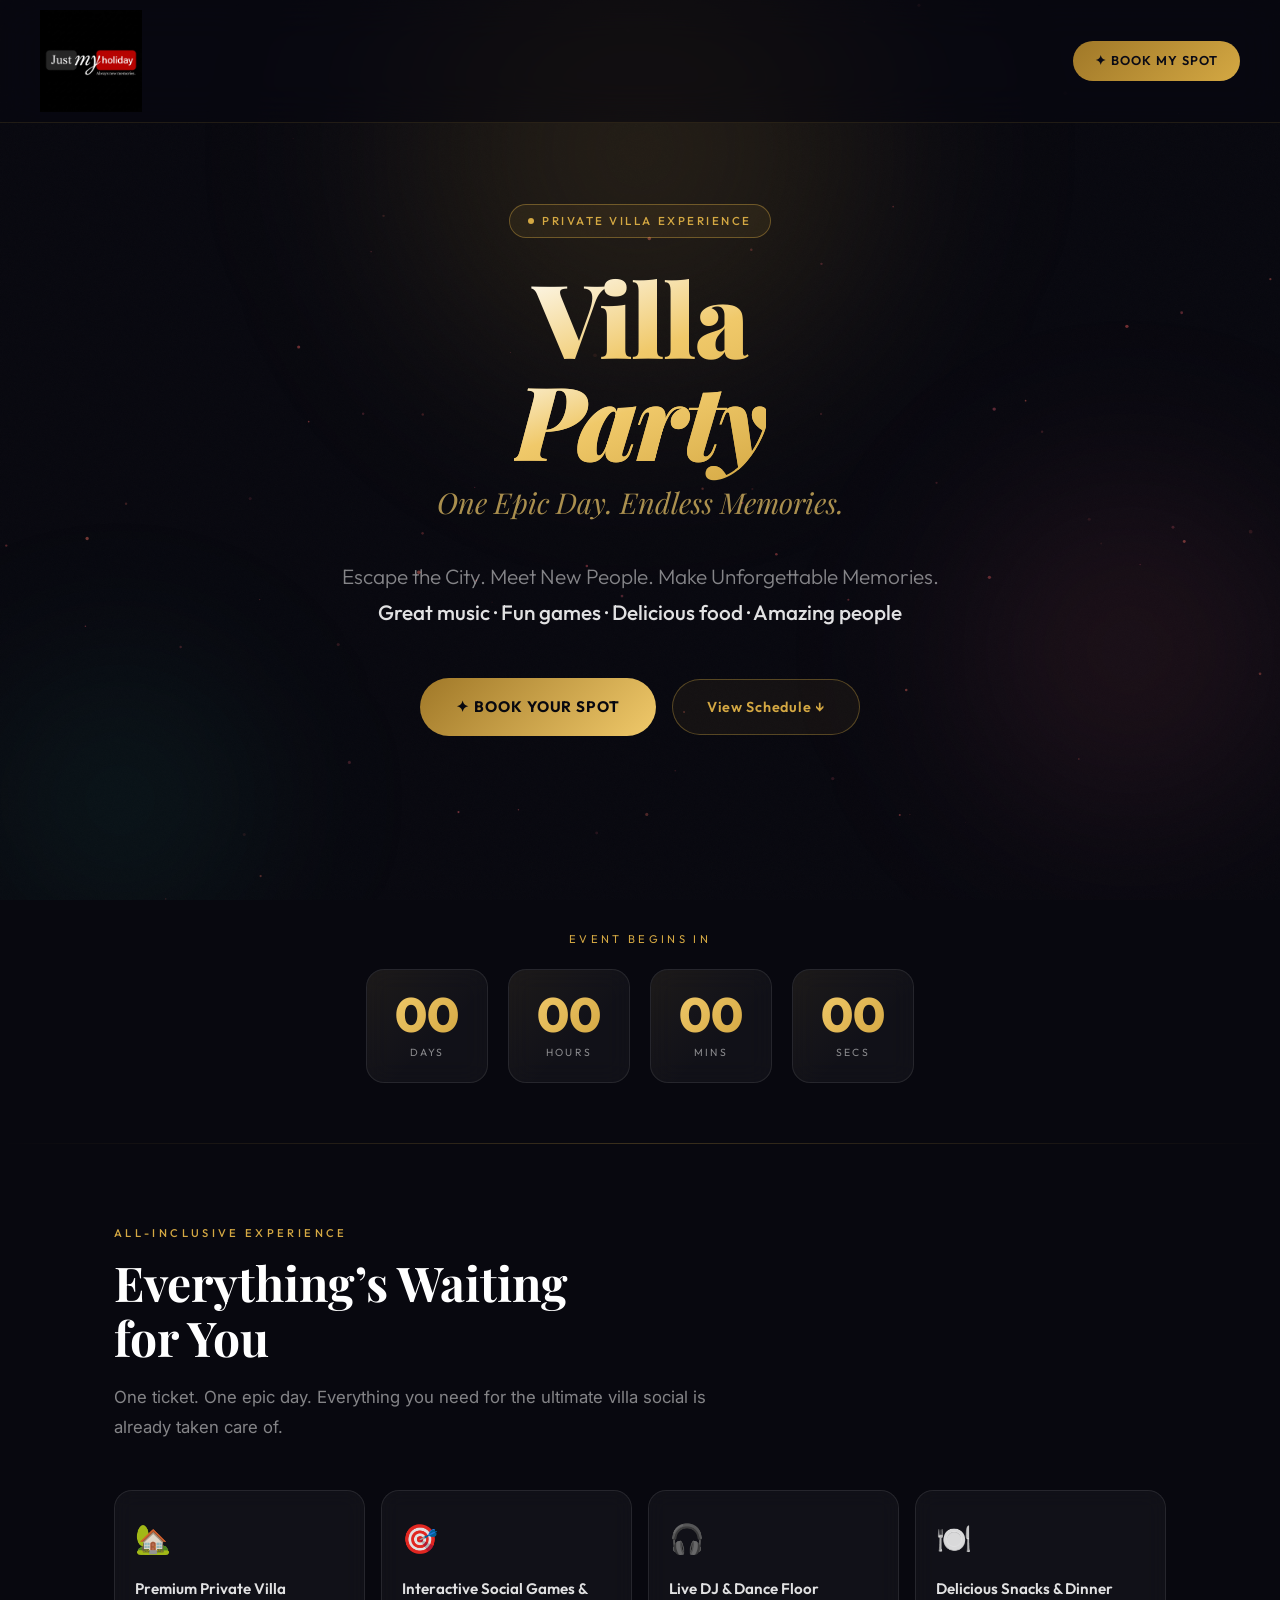
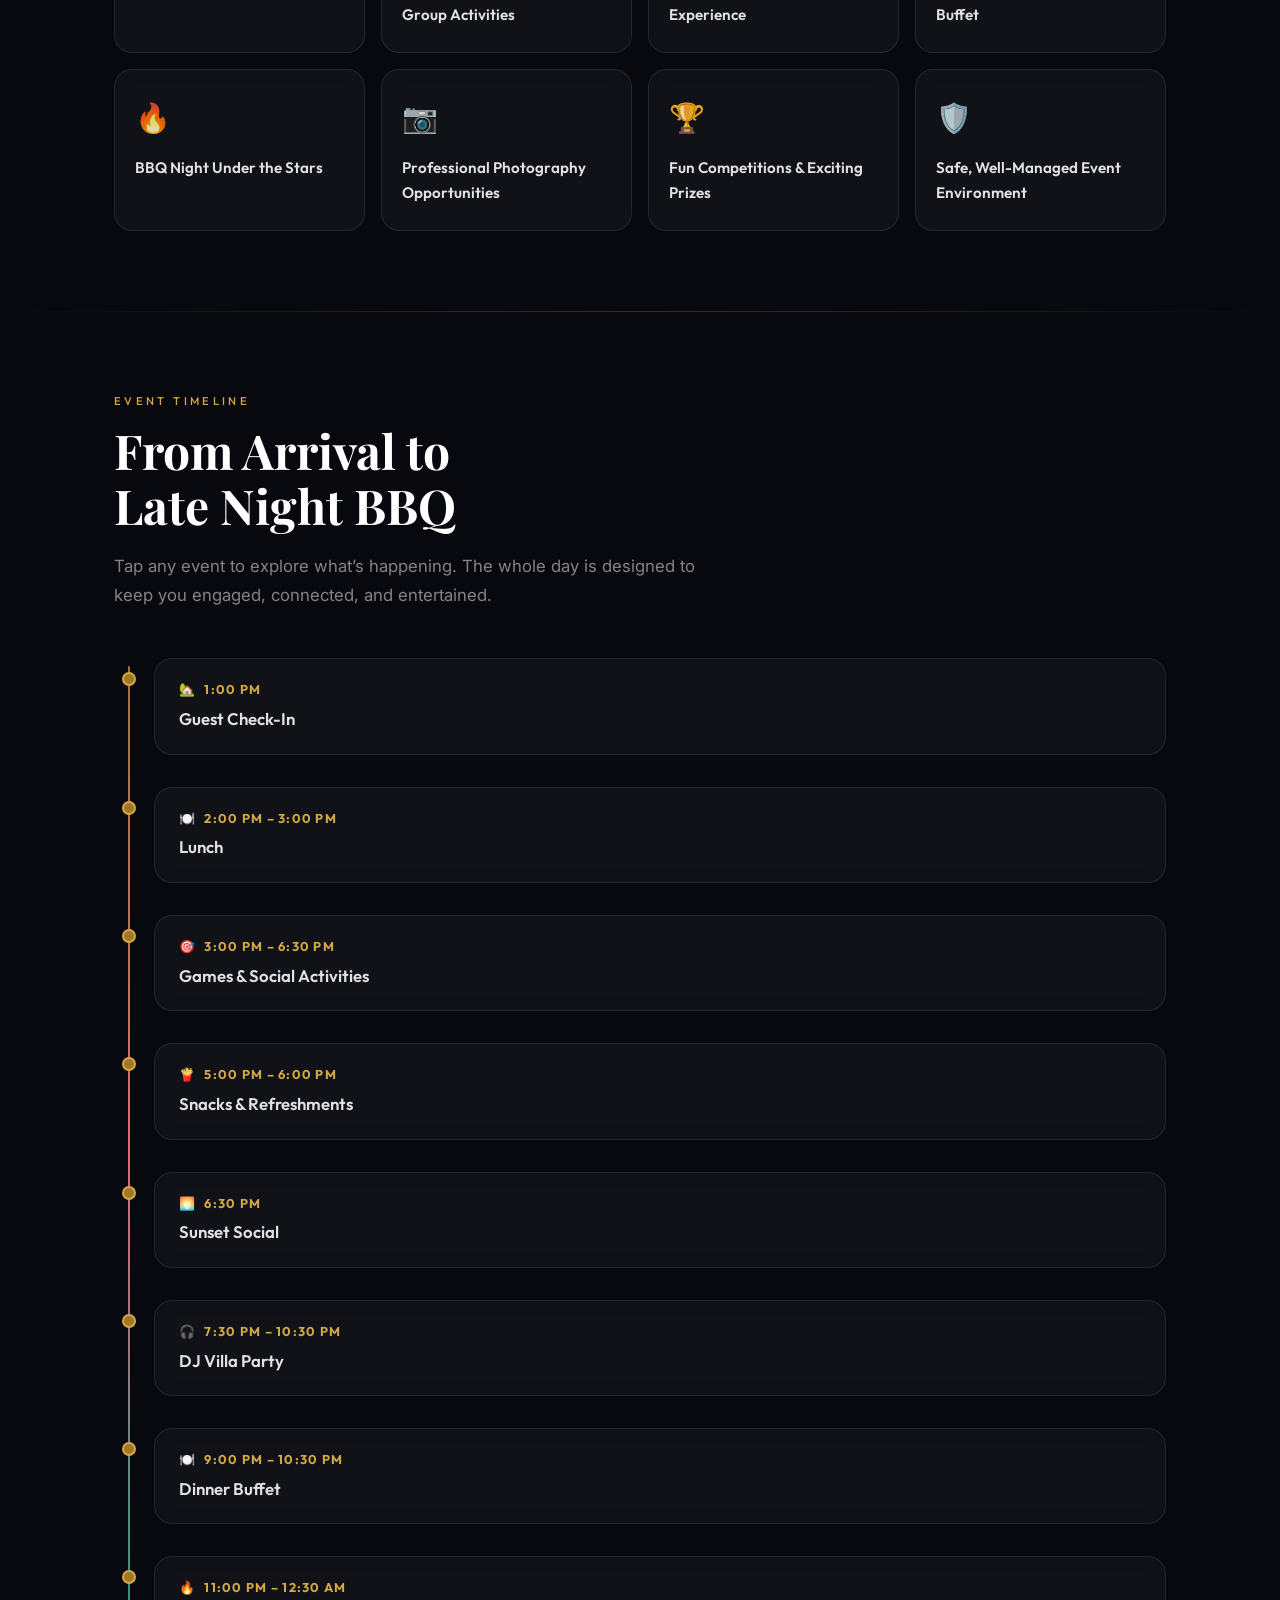
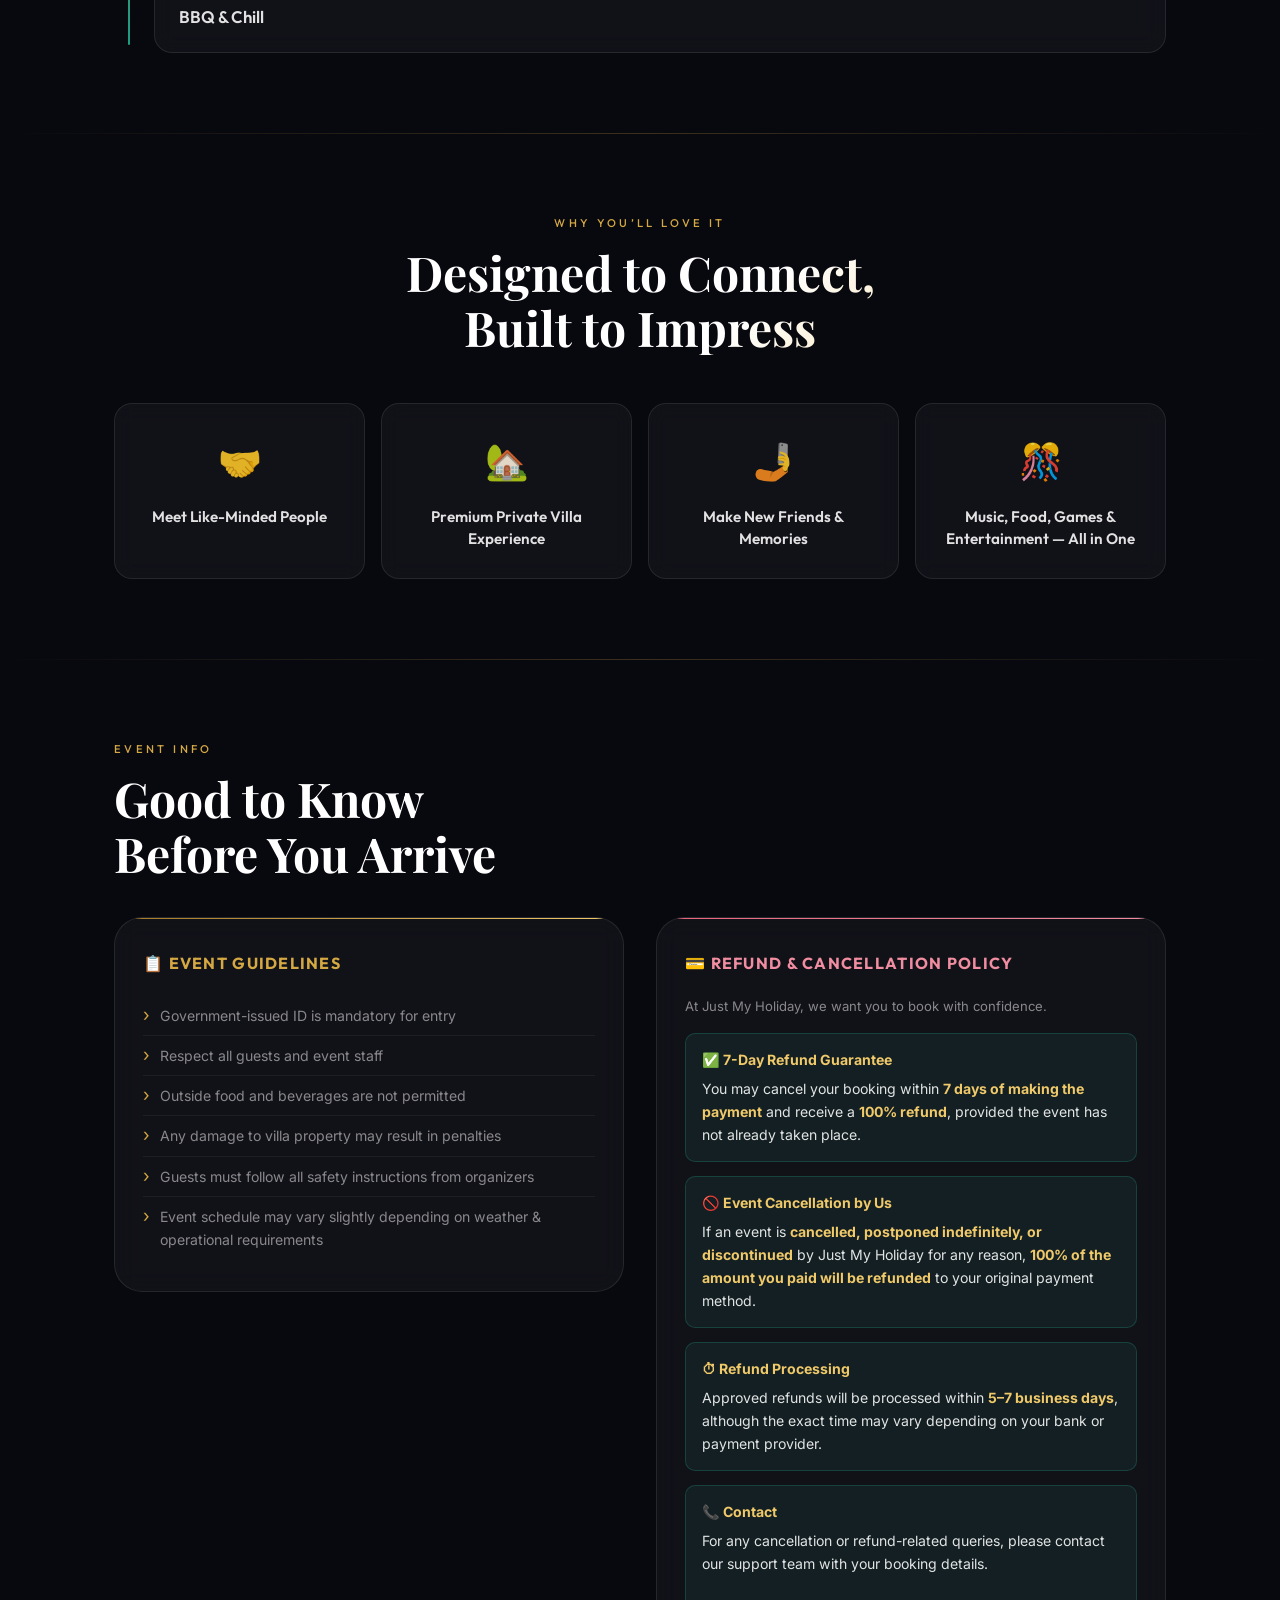
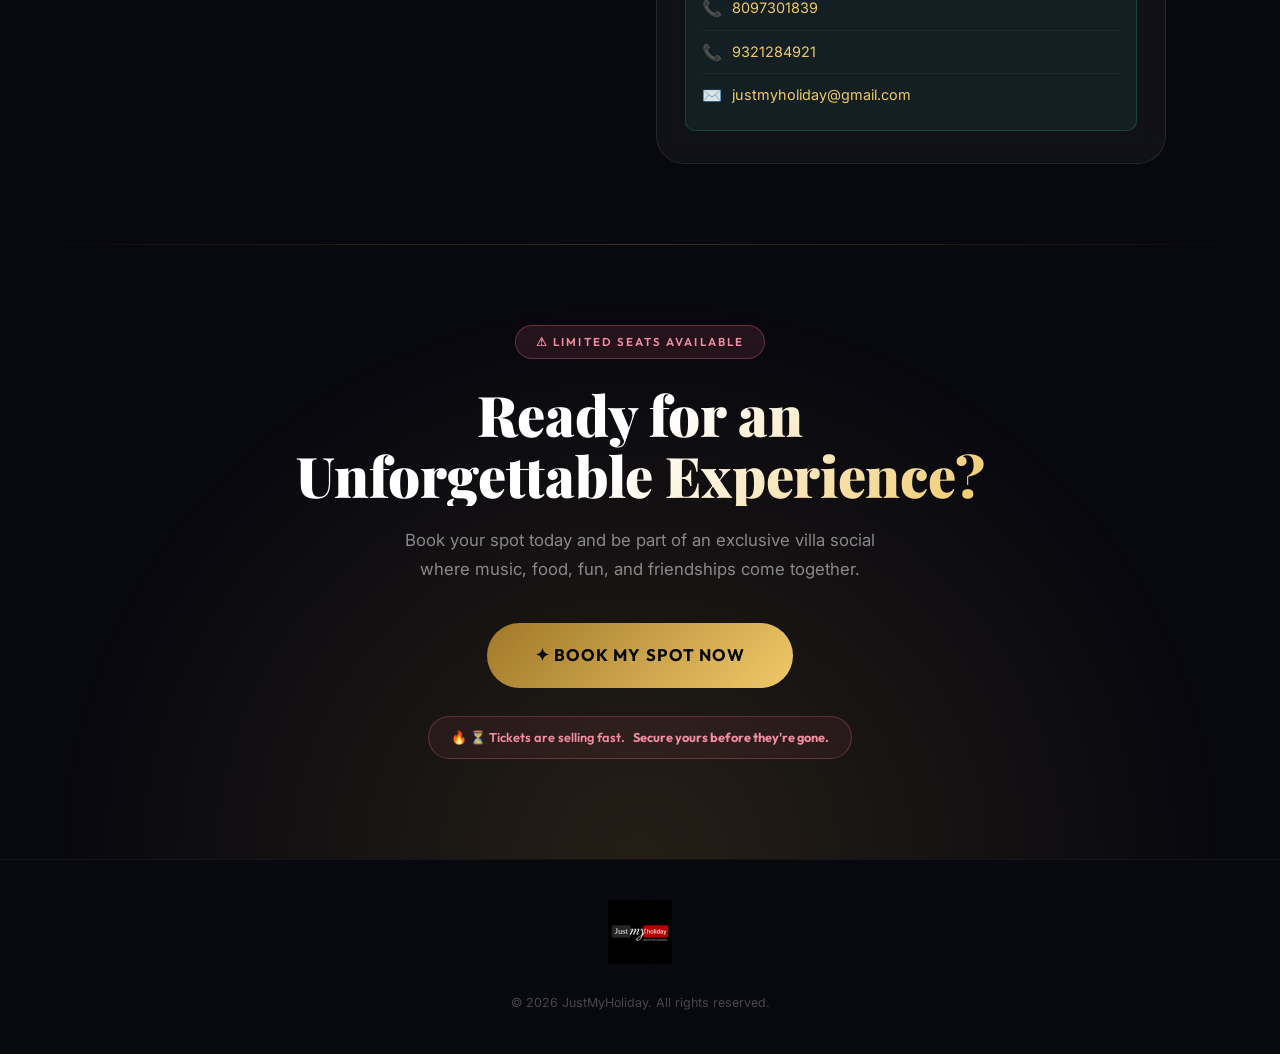
==== commit 4f5bb3cc: "Minor Change" ====
--- a/index.html
+++ b/index.html
@@ -156,10 +156,10 @@
       <div class="schedule-item" id="sch-2" tabindex="0" role="button" aria-expanded="false">
         <div class="schedule-dot"></div>
         <div class="schedule-card">
-          <div class="schedule-time">&#127881; <span>2:00 PM</span></div>
-          <div class="schedule-name">Grand Opening</div>
-          <div class="schedule-desc">The event officially begins with music, entertainment, introductions, and exciting
-            opening activities to set the mood for the day.</div>
+          <div class="schedule-time">🍽️ <span>2:00 PM &ndash; 3:00 PM</span></div>
+          <div class="schedule-name">Lunch</div>
+          <div class="schedule-desc">Enjoy a delicious lunch while meeting new people in a relaxed atmosphere before the
+            day's activities begin.</div>
         </div>
       </div>
 
@@ -331,7 +331,7 @@
         </a>
       </div>
       <div class="cta-warning reveal reveal-delay-3">
-        &#128293; Early booking is <strong>highly recommended</strong>
+        &#128293; ⏳ Tickets are selling fast. <strong>Secure yours before they're gone.</strong>
       </div>
     </div>
   </section>
